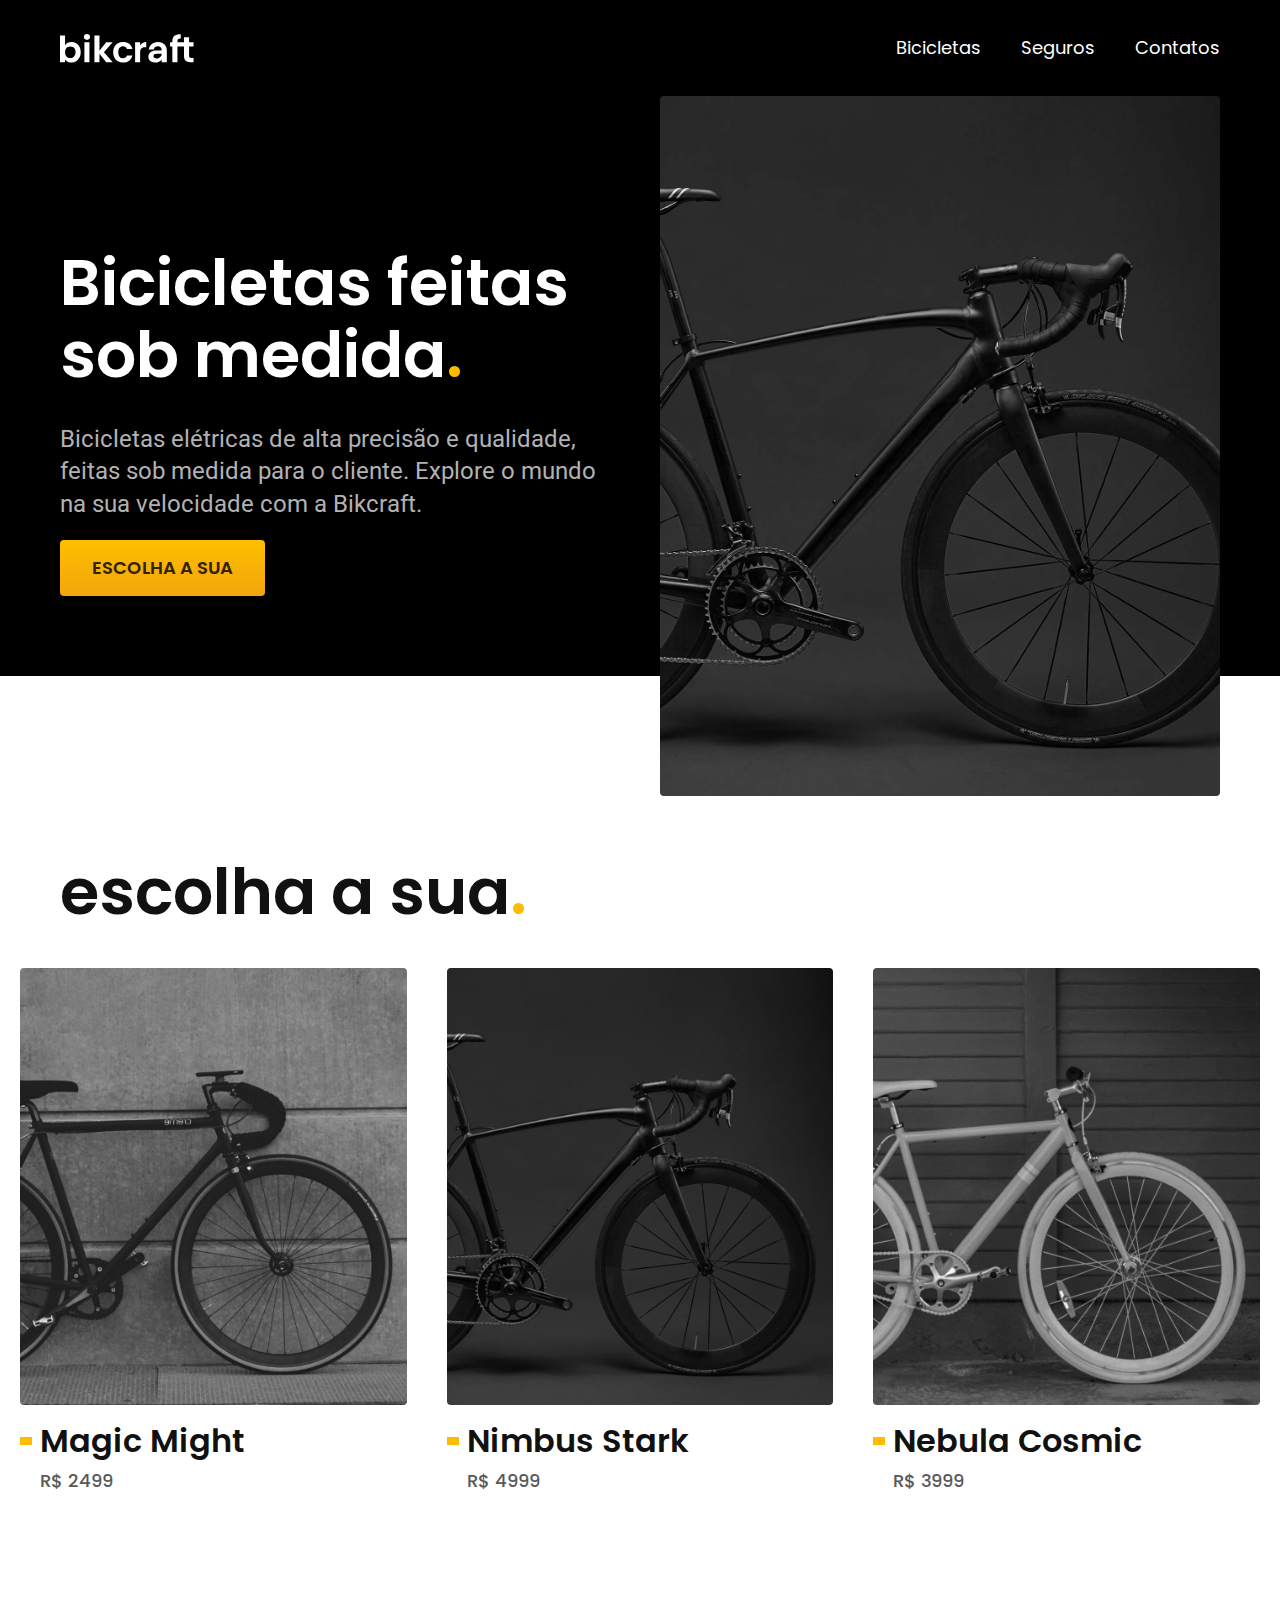
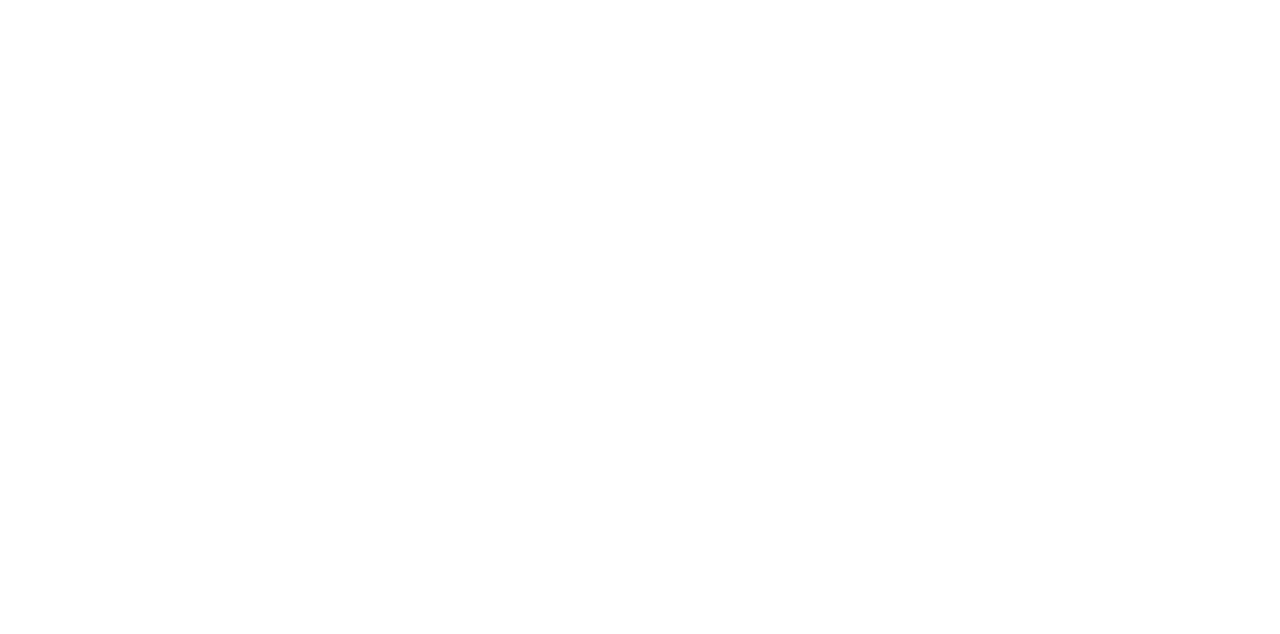
==== index.html @ f37bcf04 "Lista Bicicletas" ====
<!DOCTYPE html>

<!DOCTYPE html>
<html lang="en">
  <head>
    <meta charset="UTF-8" />
    <meta name="viewport" content="width=device-width, initial-scale=1.0" />
    <meta
      name="description"
      content="Bicicletas elétricas de alta precisão e qualidade,  feitas sob medida para o cliente. Explore o mundo na sua velocidade com a Bikcraft."
    />
    <title>Bikcraft - Bicicletas Elétricas</title>

    <link rel="stylesheet" href="./css/styles.css" />

    <link rel="preconnect" href="https://fonts.googleapis.com">
    <link rel="preconnect" href="https://fonts.gstatic.com" crossorigin>
    <link href="https://fonts.googleapis.com/css2?family=Poppins:wght@400;600&family=Roboto:wght@400;500&display=swap" rel="stylesheet">
  </head>
  <body>
    <header class="header-bg">
      <div class="header">
        <a href="./">
          <img src="./img/bikcraft.svg" alt="Bikcraft" />
        </a>

        <nav aria-label="primaria">
          <ul class="header-menu font-1-m cor-0">
            <li><a href="./bicicletas.html">Bicicletas</a></li>
            <li><a href="./seguros.html">Seguros</a></li>
            <li><a href="./contatos.html">Contatos</a></li>
          </ul>
        </nav>
      </div>
    </header>

    <main class="introducao-bg">
      <div class="introducao">
        <div class="introducao-conteudo">
          <h1 class="font-1-xxl cor-0">Bicicletas feitas sob medida<span class="cor-p1">.</span></h1>
          <p class="font-2-l cor-5">Bicicletas elétricas de alta precisão e qualidade,  feitas sob medida para o cliente. Explore o mundo na sua velocidade com a Bikcraft.</p>
          <a class="botao" href="./bicicletas.html">Escolha a sua</a>
        </div>
        <div>
          <img src="./img/fotos/introducao.jpg" alt="Bicicleta elétrica preta">
        </div>
      </div>
    </main>

    <article class="bicicletas-lista">
      <h2 class="font-1-xxl">escolha a sua<span class="cor-p1">.</span></h2>

      <ul>
        <li>
          <a href="./bicicletas/magic.html">
            <img src="./img/bicicletas/magic-home.jpg" alt="Bicicleta preta">
            <h3 class="font-1-xl">Magic Might</h3>
            <span class="font-2-m cor-8">R$ 2499</span>
          </a>
        </li>
        <li>
          <a href="./bicicletas/nimbus.html">
            <img src="./img/bicicletas/nimbus-home.jpg" alt="Bicicleta preta">
            <h3 class="font-1-xl">Nimbus Stark</h3>
            <span class="font-2-m cor-8">R$ 4999</span>
          </a>
        </li>
        <li>
          <a href="./bicicletas/nebula.html">
            <img src="./img/bicicletas/nebula-home.jpg" alt="Bicicleta preta">
            <h3 class="font-1-xl">Nebula Cosmic</h3>
            <span class="font-2-m cor-8">R$ 3999</span>
          </a>
        </li>
      </ul>
    </article>
  </body>
</html>
---- css/styles.css ----
@import "./global/global.css";
@import "./utilidades/tipografia.css";
@import "./utilidades/cores.css";

@import "./global/header.css";

/*Utilidades*/
@import "./utilidades/componentes.css";

/* Home */
@import "./home/introducao.css";

/* Bicicletas */
@import "./bicicletas/bicicletas-lista.css";
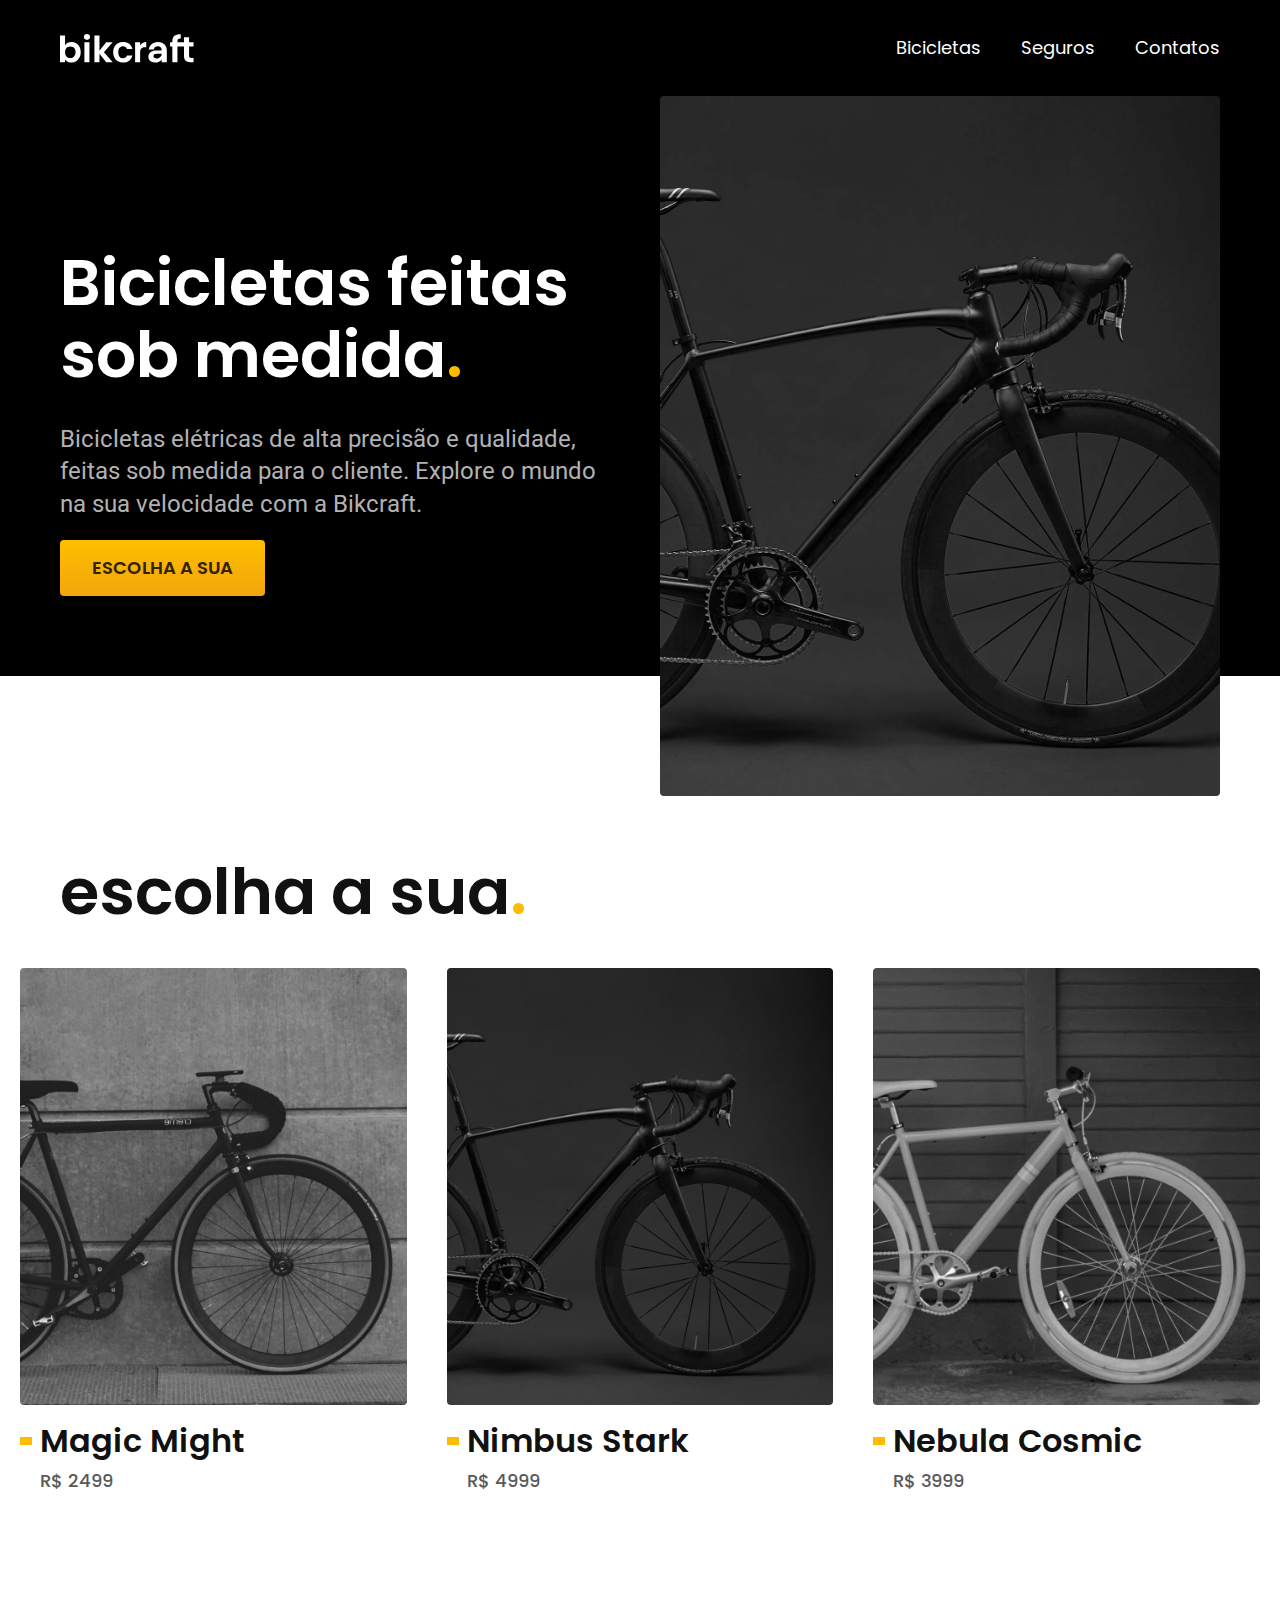
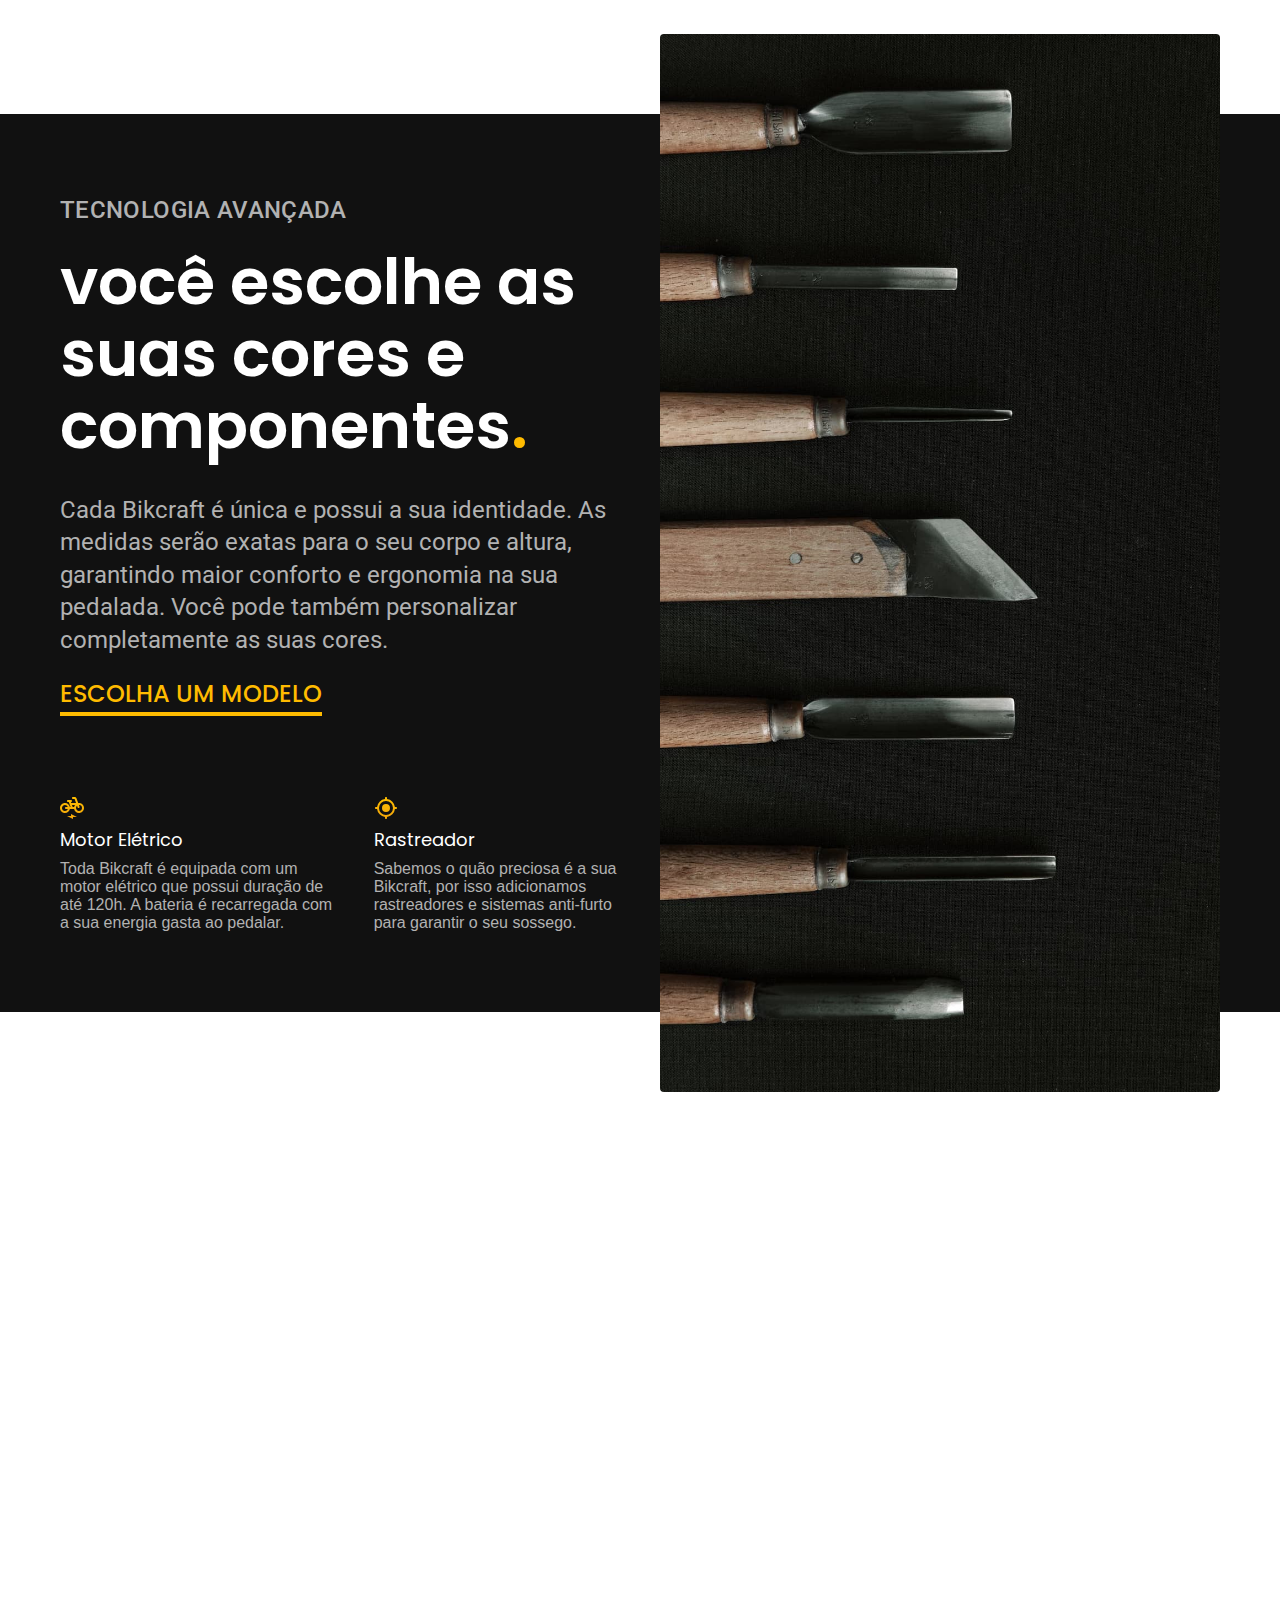
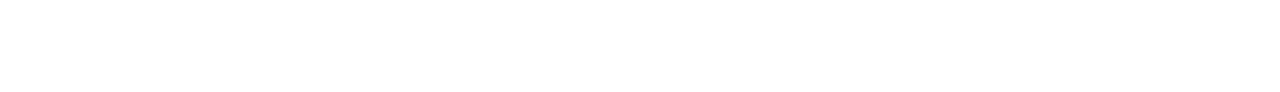
==== commit 0786b2b8: "Implementacao Tecnologia: HTML e CSS" ====
--- a/index.html
+++ b/index.html
@@ -19,7 +19,7 @@
   </head>
   <body>
     <header class="header-bg">
-      <div class="header">
+      <div class="header container">
         <a href="./">
           <img src="./img/bikcraft.svg" alt="Bikcraft" />
         </a>
@@ -35,7 +35,7 @@
     </header>
 
     <main class="introducao-bg">
-      <div class="introducao">
+      <div class="introducao container">
         <div class="introducao-conteudo">
           <h1 class="font-1-xxl cor-0">Bicicletas feitas sob medida<span class="cor-p1">.</span></h1>
           <p class="font-2-l cor-5">Bicicletas elétricas de alta precisão e qualidade,  feitas sob medida para o cliente. Explore o mundo na sua velocidade com a Bikcraft.</p>
@@ -48,7 +48,7 @@
     </main>
 
     <article class="bicicletas-lista">
-      <h2 class="font-1-xxl">escolha a sua<span class="cor-p1">.</span></h2>
+      <h2 class="container font-1-xxl">escolha a sua<span class="cor-p1">.</span></h2>
 
       <ul>
         <li>
@@ -74,5 +74,31 @@
         </li>
       </ul>
     </article>
+
+    <article class="tecnologia-bg">
+      <div class="tecnologia container">
+        <div class="tecnologia-conteudo">
+          <span class="font-2-l-b cor-5">Tecnologia Avançada</span>
+          <h2 class="font-1-xxl cor-0">você escolhe as suas cores e componentes<span class="cor-p1">.</span></h2>
+          <p class="font-2-l cor-5">Cada Bikcraft é única e possui a sua identidade. As medidas serão exatas para o seu corpo e altura, garantindo maior conforto e ergonomia na sua pedalada. Você pode também personalizar completamente as suas cores.</p>
+          <a class="link" href="./bicicletas.html">Escolha um modelo</a>
+          <div class="tecnologias-vantagens">
+            <div>
+              <img src="./img/icones/eletrica.svg" alt="">
+              <h3 class="font-1-m cor-0">Motor Elétrico</h3>
+              <p class="font-2-s cor-5">Toda Bikcraft é equipada com um motor elétrico que possui duração de até 120h. A bateria é recarregada com a sua energia gasta ao pedalar.</p>
+            </div>
+            <div>
+              <img src="./img/icones/rastreador.svg" alt="">
+              <h3 class="font-1-m cor-0">Rastreador</h3>
+              <p class="font-2-s cor-5">Sabemos o quão preciosa é a sua Bikcraft, por isso adicionamos rastreadores e sistemas anti-furto para garantir o seu sossego.</p>
+            </div>
+          </div>
+        </div>
+        <div class="tecnologia-imagem">
+          <img src="./img/fotos/tecnologia.jpg" alt="">
+        </div>
+      </div>
+    </article>
   </body>
 </html>
--- a/css/styles.css
+++ b/css/styles.css
@@ -9,6 +9,7 @@
 
 /* Home */
 @import "./home/introducao.css";
+@import "./home/tecnologia.css";
 
 /* Bicicletas */
 @import "./bicicletas/bicicletas-lista.css";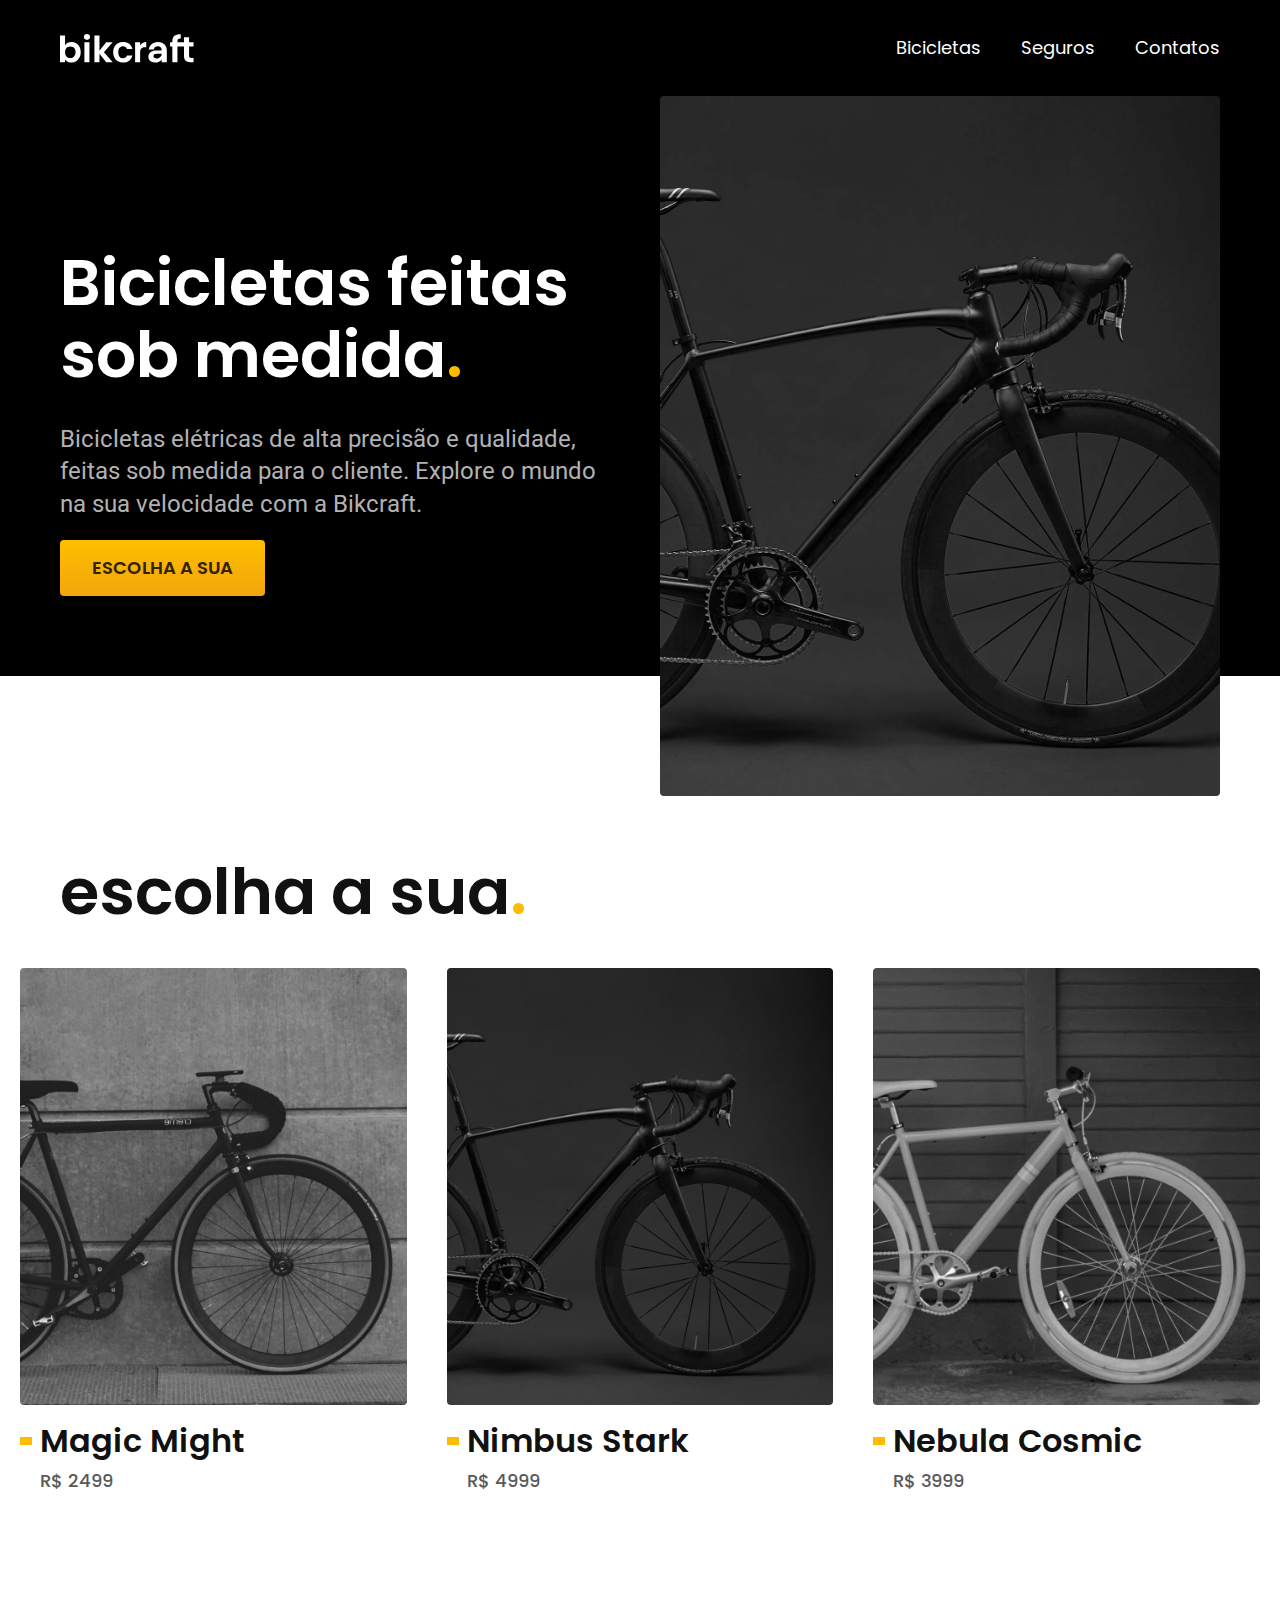
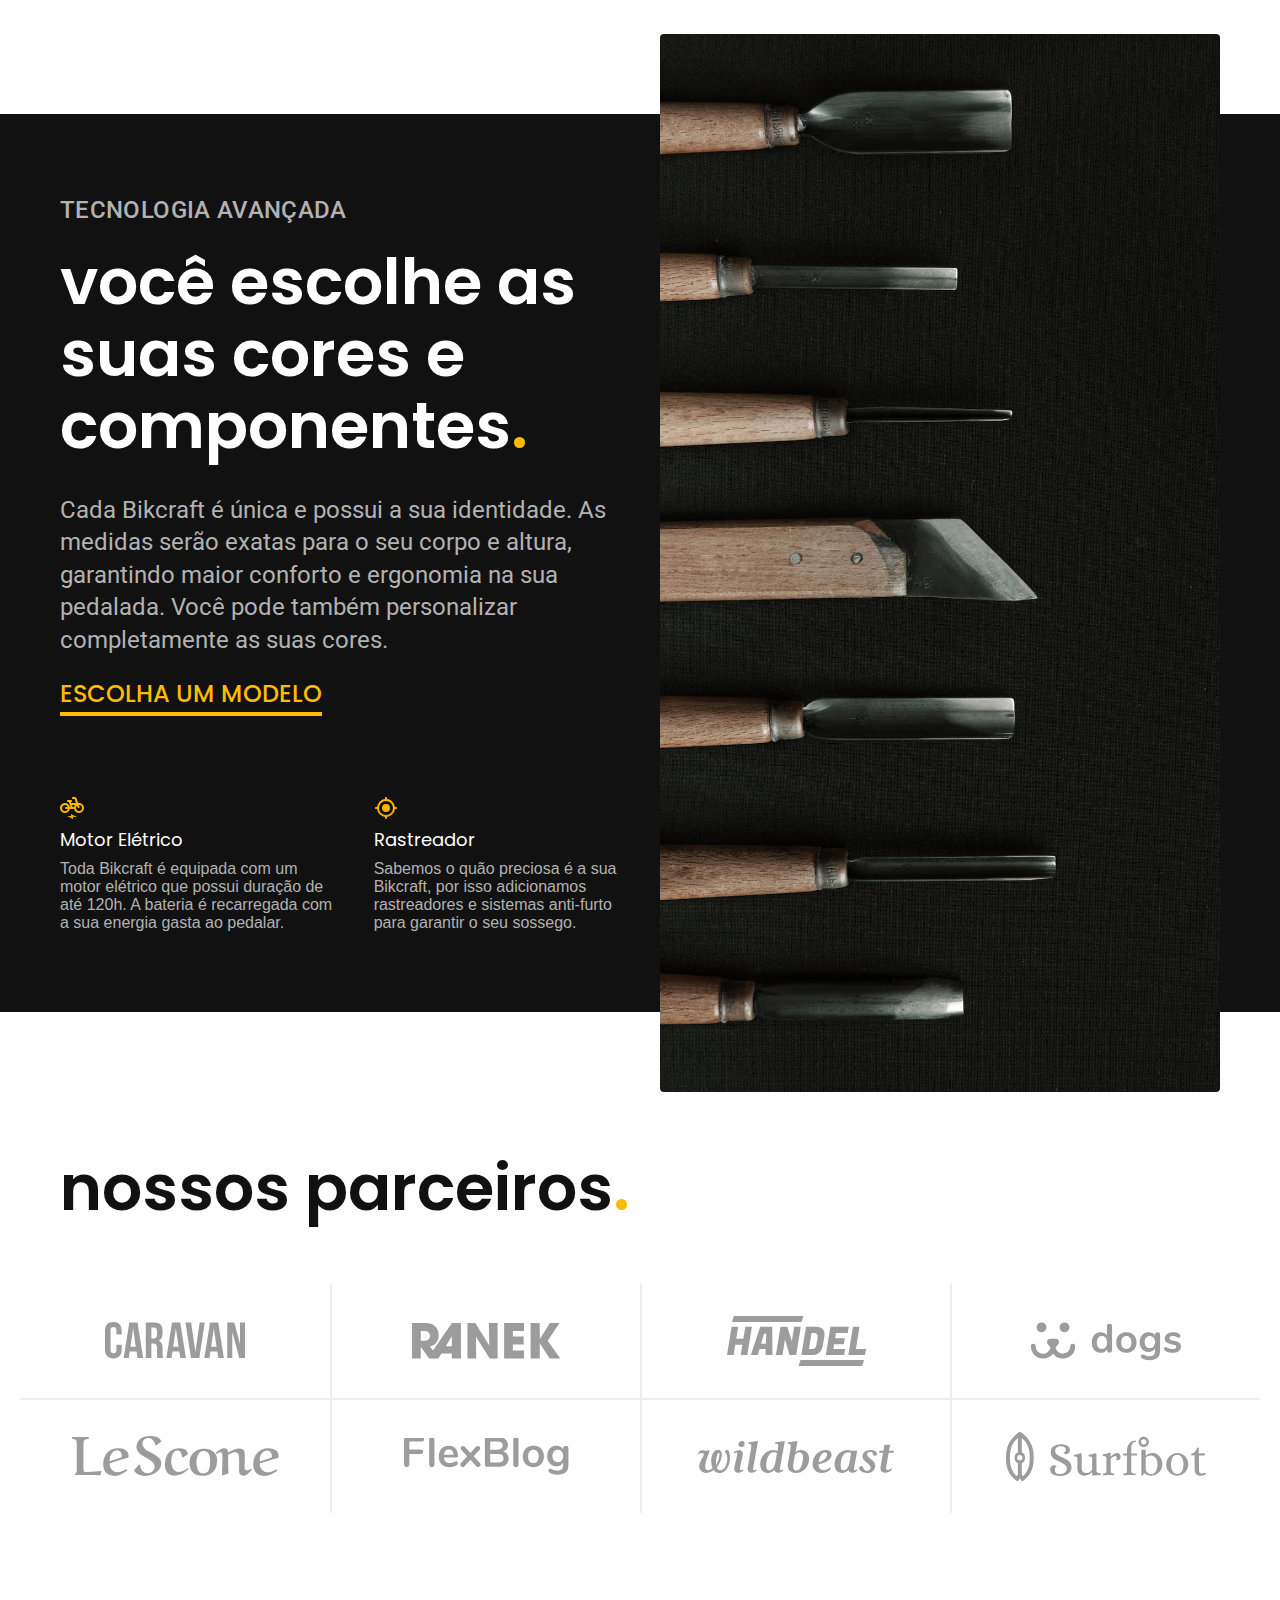
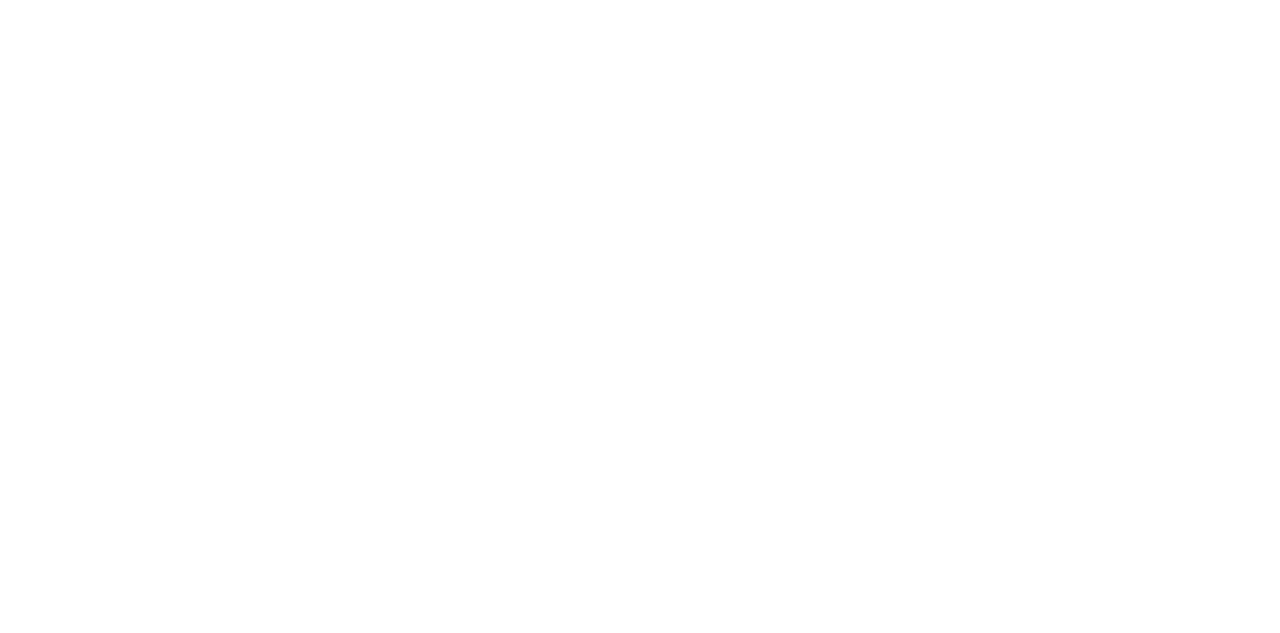
==== commit 14503c09: "Implementacao area Parceiros: HTML e CSS" ====
--- a/index.html
+++ b/index.html
@@ -100,5 +100,20 @@
         </div>
       </div>
     </article>
+
+    <section class="parceiros" aria-label="Nossos Parceiros">
+      <h2 class="container font-1-xxl">nossos parceiros<span class="cor-p1">.</span></h2>
+
+      <ul>
+        <li><img src="./img/parceiros/caravan.svg" alt="caravan"></li>
+        <li><img src="./img/parceiros/ranek.svg" alt="ranek"></li>
+        <li><img src="./img/parceiros/handel.svg" alt="handel"></li>
+        <li><img src="./img/parceiros/dogs.svg" alt="dogs"></li>
+        <li><img src="./img/parceiros/lescone.svg" alt="lescone"></li>
+        <li><img src="./img/parceiros/flexblog.svg" alt="flexblog"></li>
+        <li><img src="./img/parceiros/wildbeast.svg" alt="wildbeast"></li>
+        <li><img src="./img/parceiros/surfbot.svg" alt="surfbot"></li>
+      </ul>
+    </section>
   </body>
 </html>
--- a/css/styles.css
+++ b/css/styles.css
@@ -10,6 +10,7 @@
 /* Home */
 @import "./home/introducao.css";
 @import "./home/tecnologia.css";
+@import "./home/parceiros.css";
 
 /* Bicicletas */
 @import "./bicicletas/bicicletas-lista.css";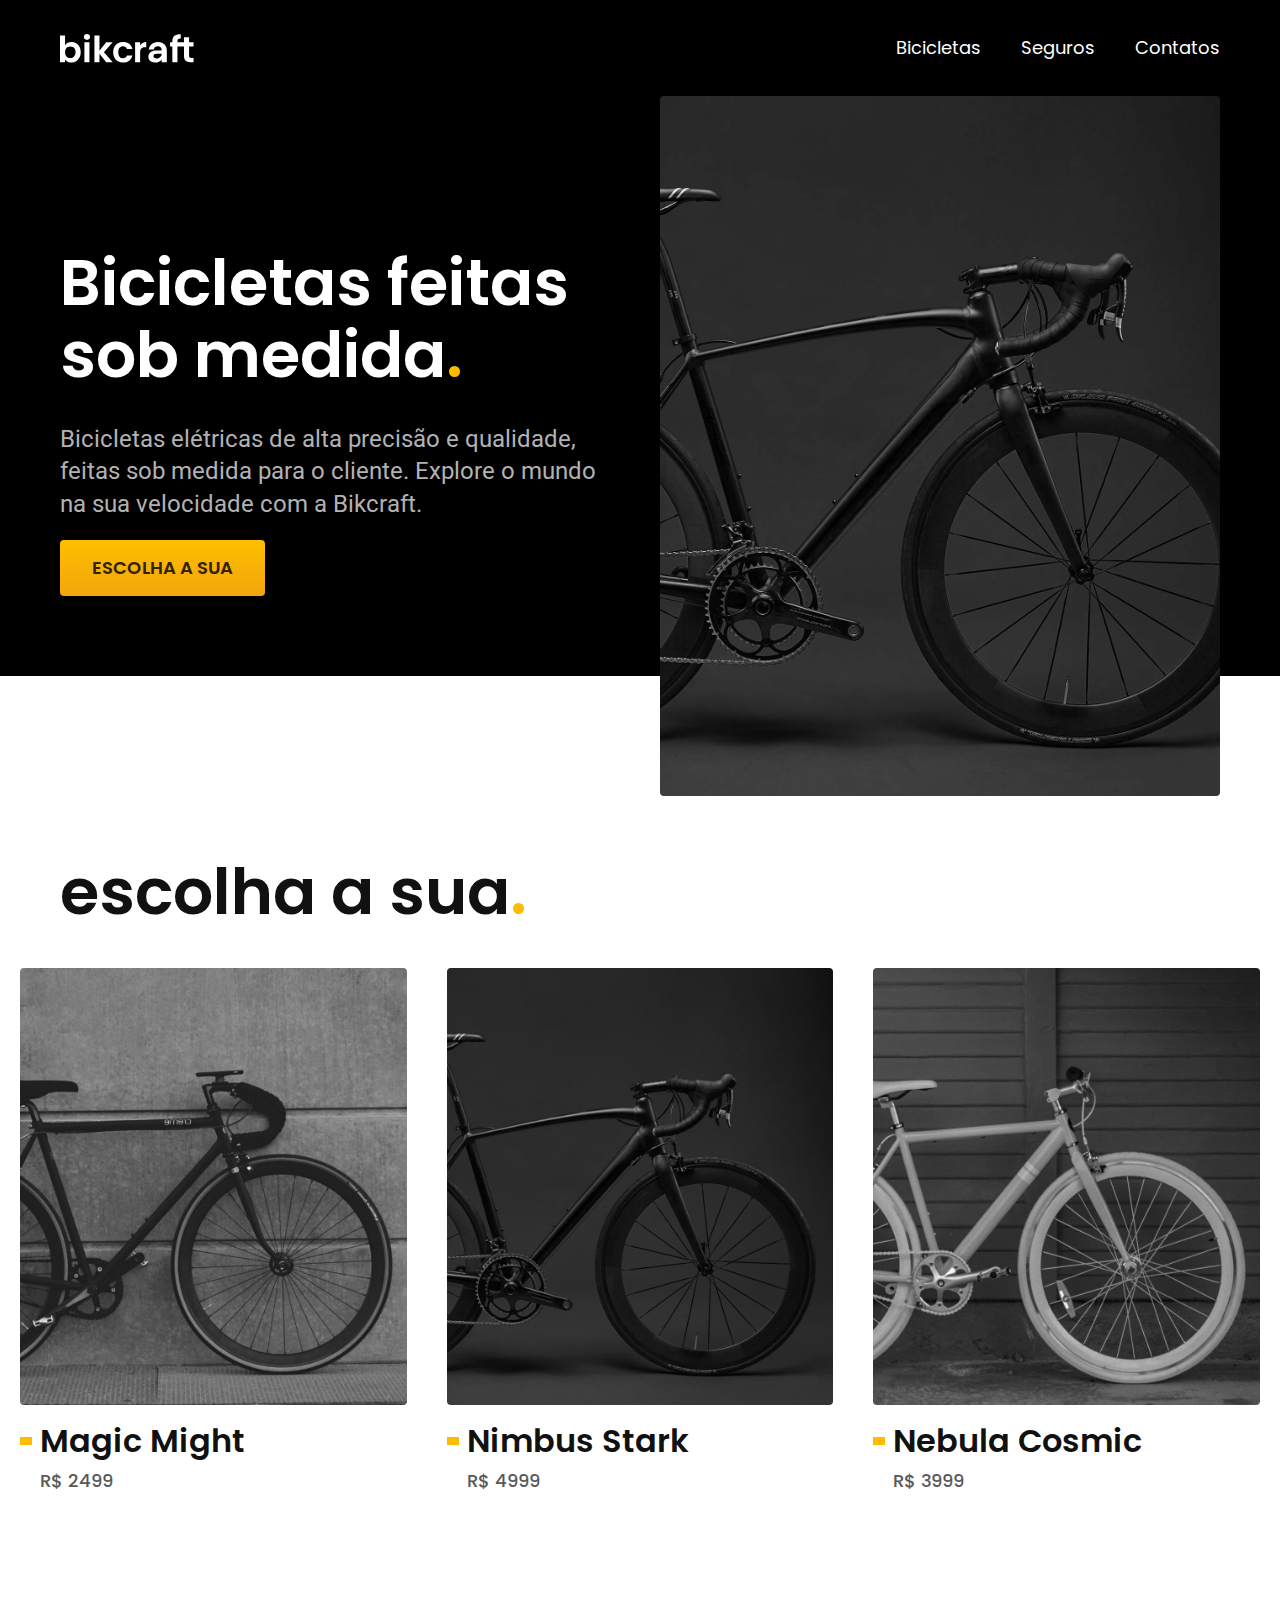
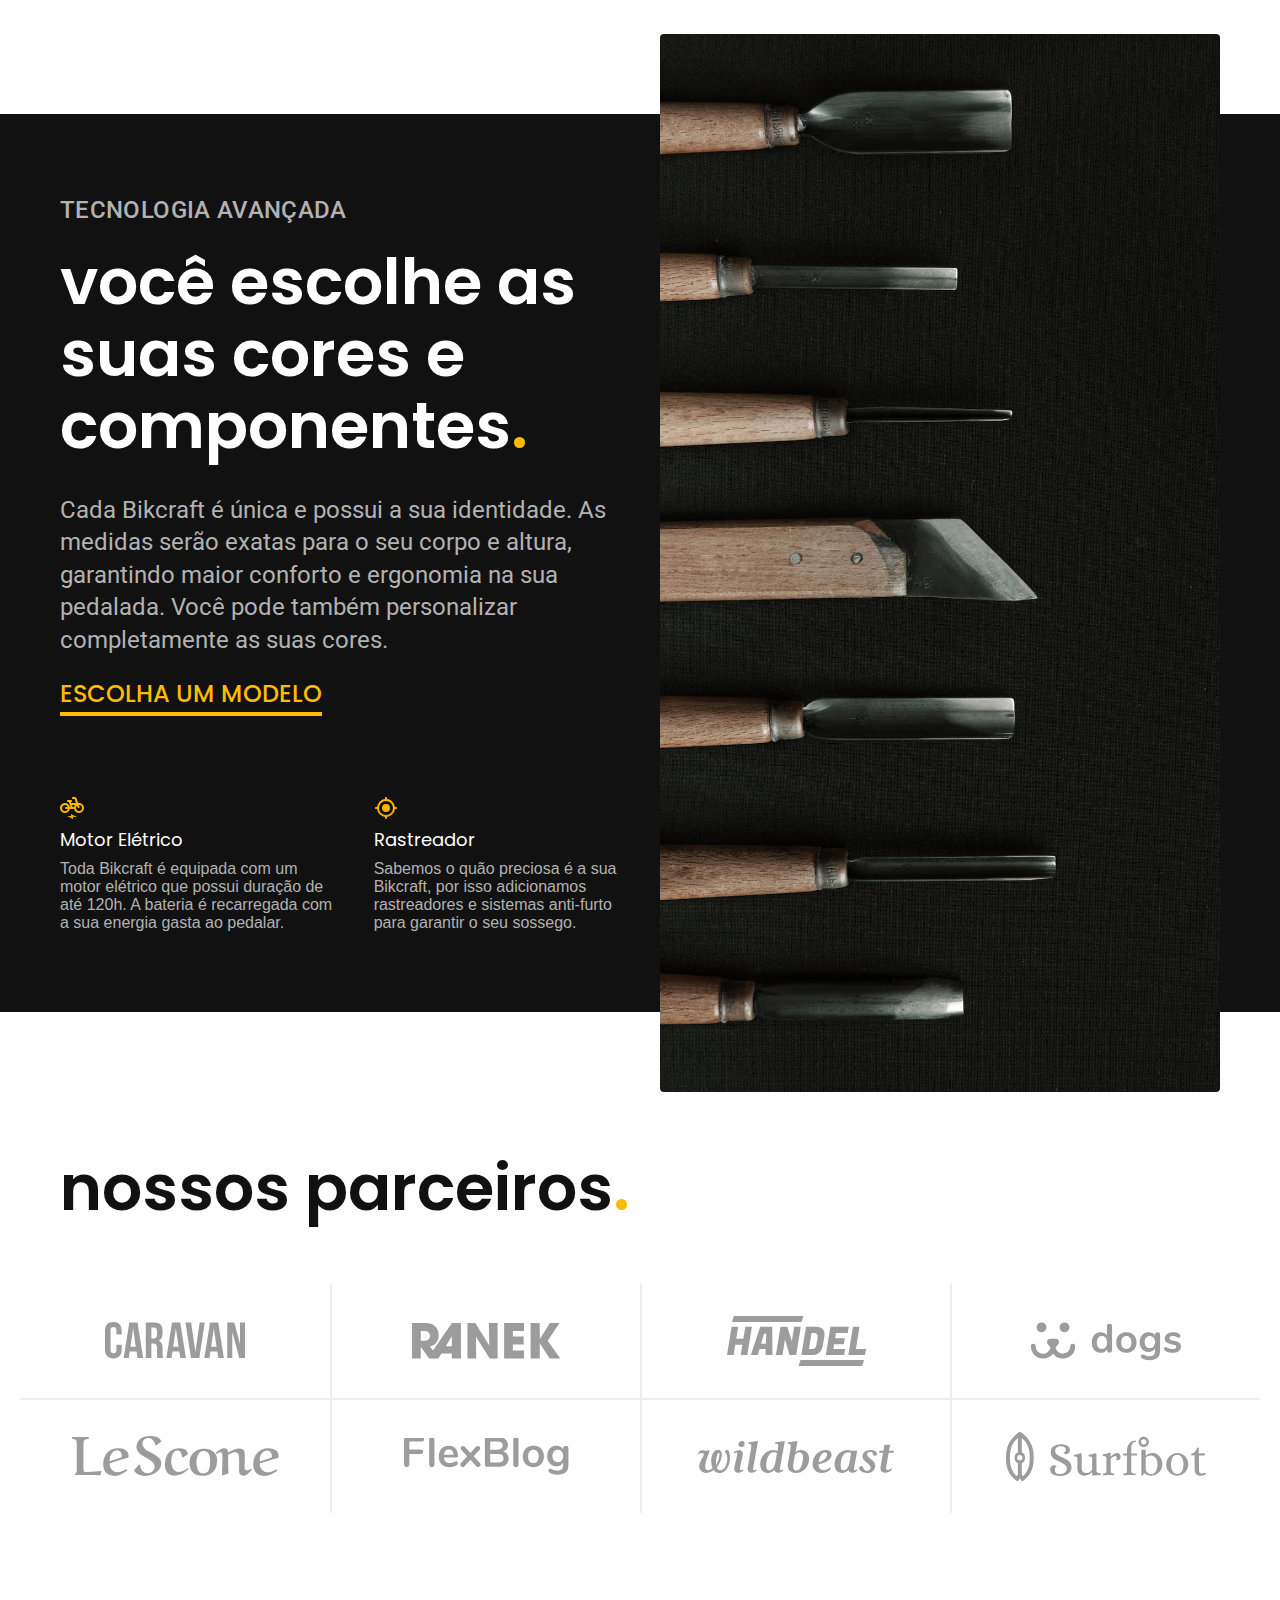
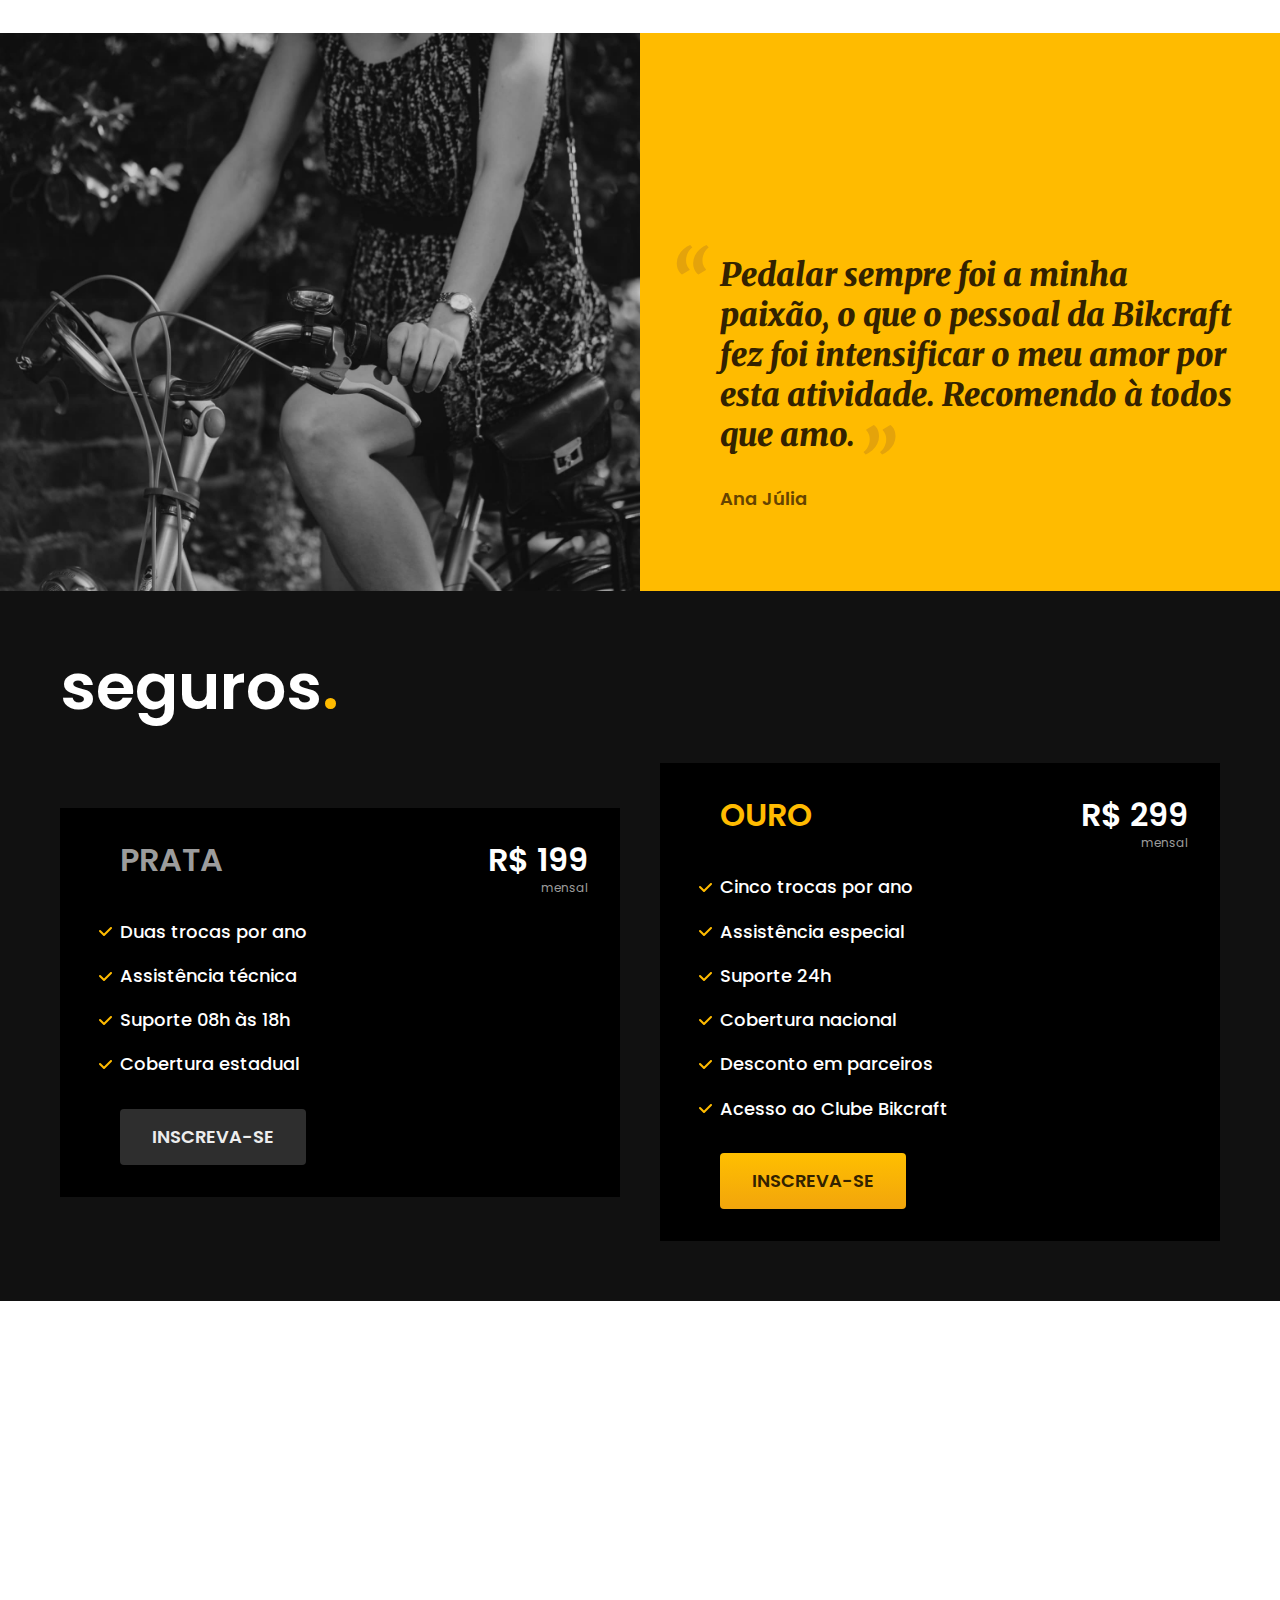
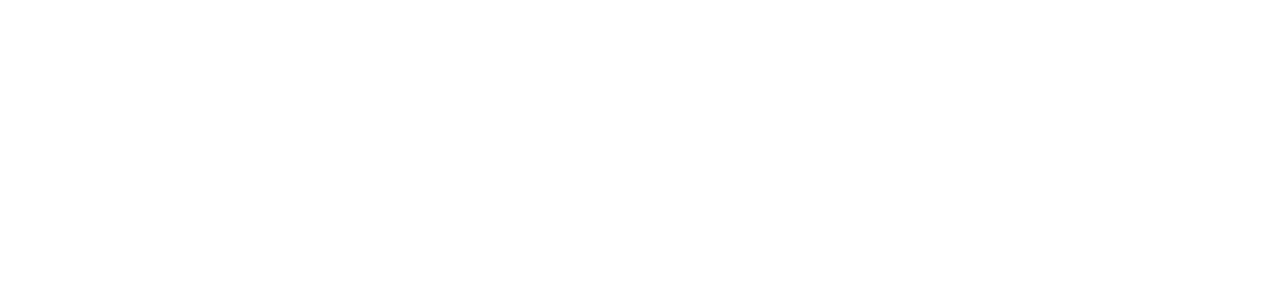
==== commit d9f0b913: "Implementacao Seguros: HTML e CSS" ====
--- a/index.html
+++ b/index.html
@@ -15,7 +15,7 @@
 
     <link rel="preconnect" href="https://fonts.googleapis.com">
     <link rel="preconnect" href="https://fonts.gstatic.com" crossorigin>
-    <link href="https://fonts.googleapis.com/css2?family=Poppins:wght@400;600&family=Roboto:wght@400;500&display=swap" rel="stylesheet">
+    <link href="https://fonts.googleapis.com/css2?family=Merriweather:ital,wght@1,900&family=Poppins:wght@400;600&family=Roboto:wght@400;500&display=swap" rel="stylesheet">
   </head>
   <body>
     <header class="header-bg">
@@ -115,5 +115,48 @@
         <li><img src="./img/parceiros/surfbot.svg" alt="surfbot"></li>
       </ul>
     </section>
+
+    <section class="depoimento" aria-label="Depoimento">
+      <div>
+        <img src="./img/fotos/depoimento.jpg" alt="Pessoa pedalando uma bicicleta Bikcraft">
+      </div>
+      <div class="depoimento-conteudo">
+        <blockquote class="font-1-xl cor-p5">
+          <p>Pedalar sempre foi a minha paixão, o que o pessoal da Bikcraft fez foi intensificar o meu amor por esta atividade. Recomendo à todos que amo.</p>
+        </blockquote>
+        <span class="font-1-m-b cor-p4">Ana Júlia</span>
+      </div>
+    </section>
+
+    <article class="seguros-bg">
+      <div class="seguros container">
+        <h2 class="font-1-xxl cor-0">seguros<span class="cor-p1">.</span></h2>
+        <div class="seguros-item">
+          <h3 class="font-1-xl cor-6">PRATA</h3>
+          <span class="font-1-xl cor-0">R$ 199 <span class="font-1-xs cor-6">mensal</span></span>
+          <ul class="font-2-m cor-0">
+            <li>Duas trocas por ano</li>
+            <li>Assistência técnica</li>
+            <li>Suporte 08h às 18h</li>
+            <li>Cobertura estadual</li>
+          </ul>
+          <a class="botao secundario" href="./orcamento.html">Inscreva-se</a>
+        </div>
+
+        <div class="seguros-item">
+          <h3 class="font-1-xl cor-p1">OURO</h3>
+          <span class="font-1-xl cor-0">R$ 299 <span class="font-1-xs cor-6">mensal</span></span>
+          <ul class="font-2-m cor-0">
+            <li>Cinco trocas por ano</li>
+            <li>Assistência especial</li>
+            <li>Suporte 24h</li>
+            <li>Cobertura nacional</li>
+            <li>Desconto em parceiros</li>
+            <li>Acesso ao Clube Bikcraft</li>
+          </ul>
+          <a class="botao" href="./orcamento.html">Inscreva-se</a>
+        </div>
+      </div>
+    </article>
   </body>
 </html>
--- a/css/styles.css
+++ b/css/styles.css
@@ -11,6 +11,10 @@
 @import "./home/introducao.css";
 @import "./home/tecnologia.css";
 @import "./home/parceiros.css";
+@import "./home/depoimento.css";
 
 /* Bicicletas */
-@import "./bicicletas/bicicletas-lista.css";+@import "./bicicletas/bicicletas-lista.css";
+
+/* Seguros */
+@import "./seguros/seguros.css";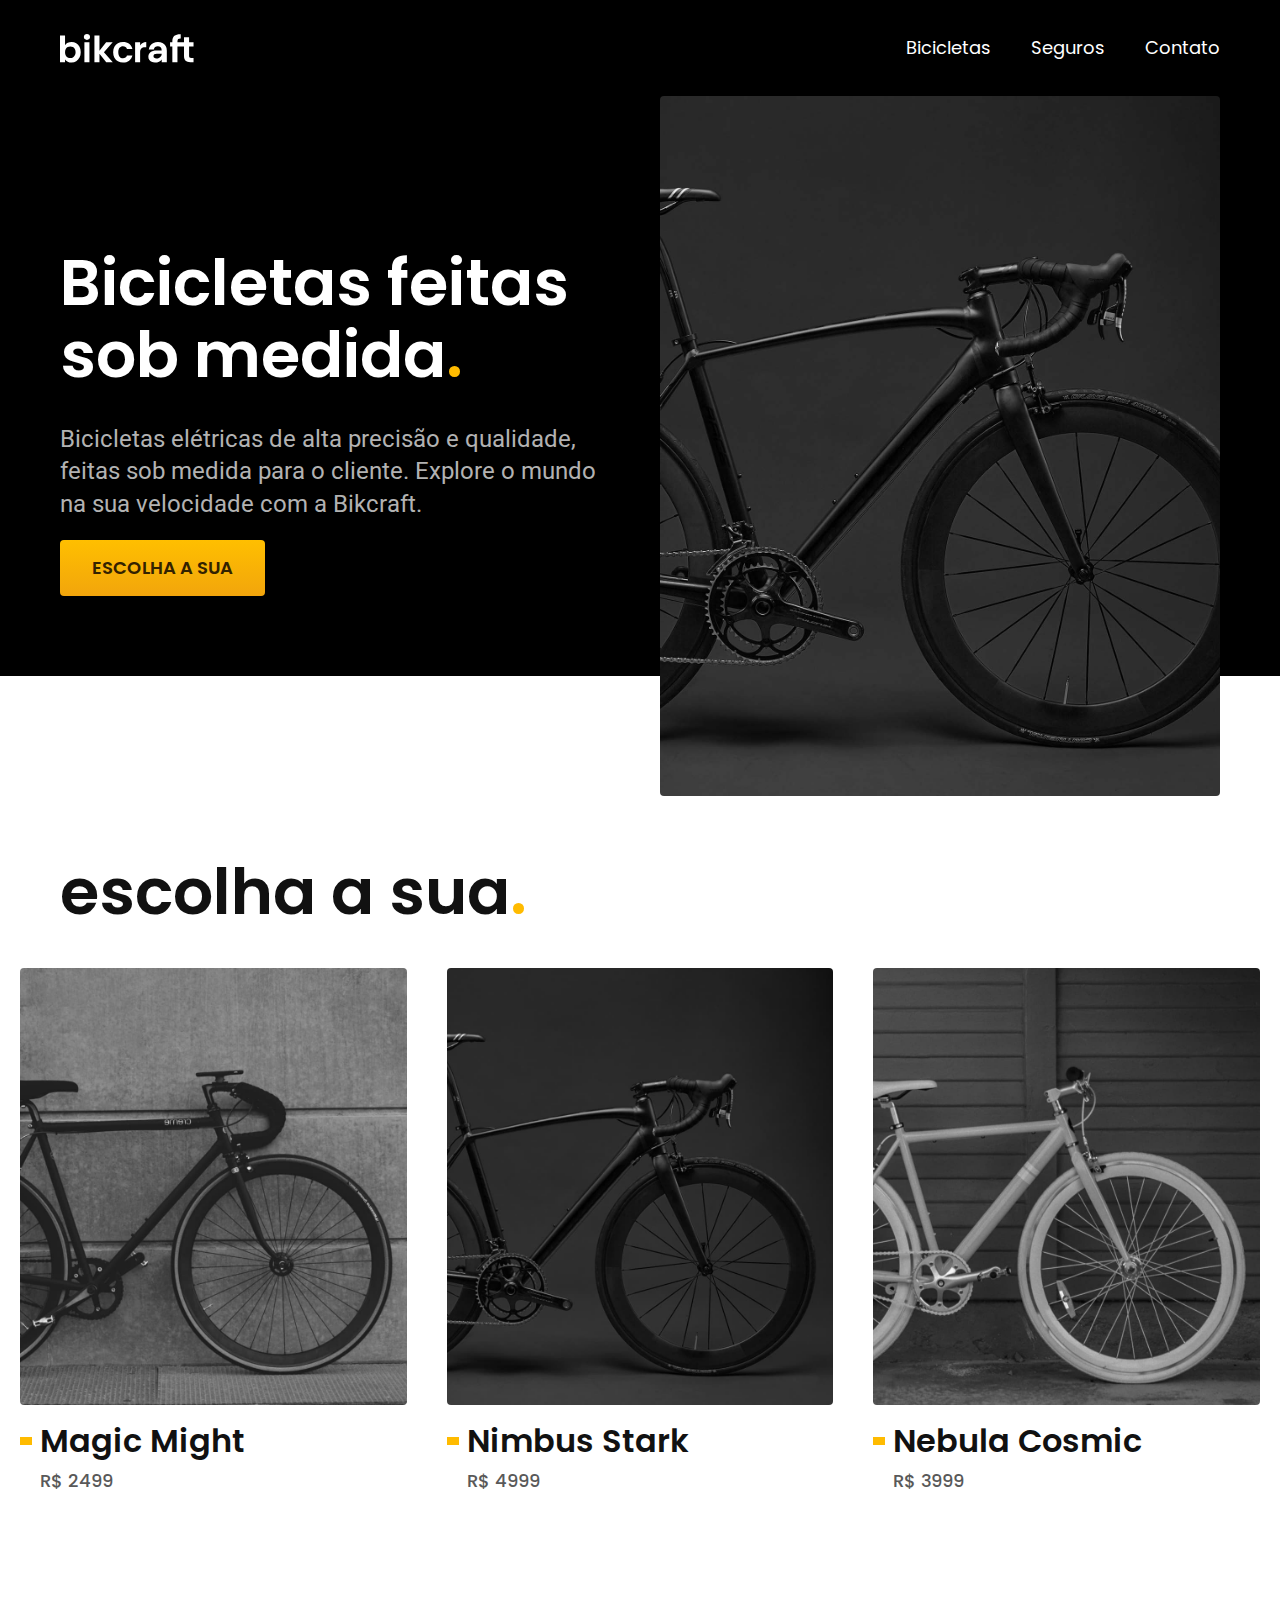
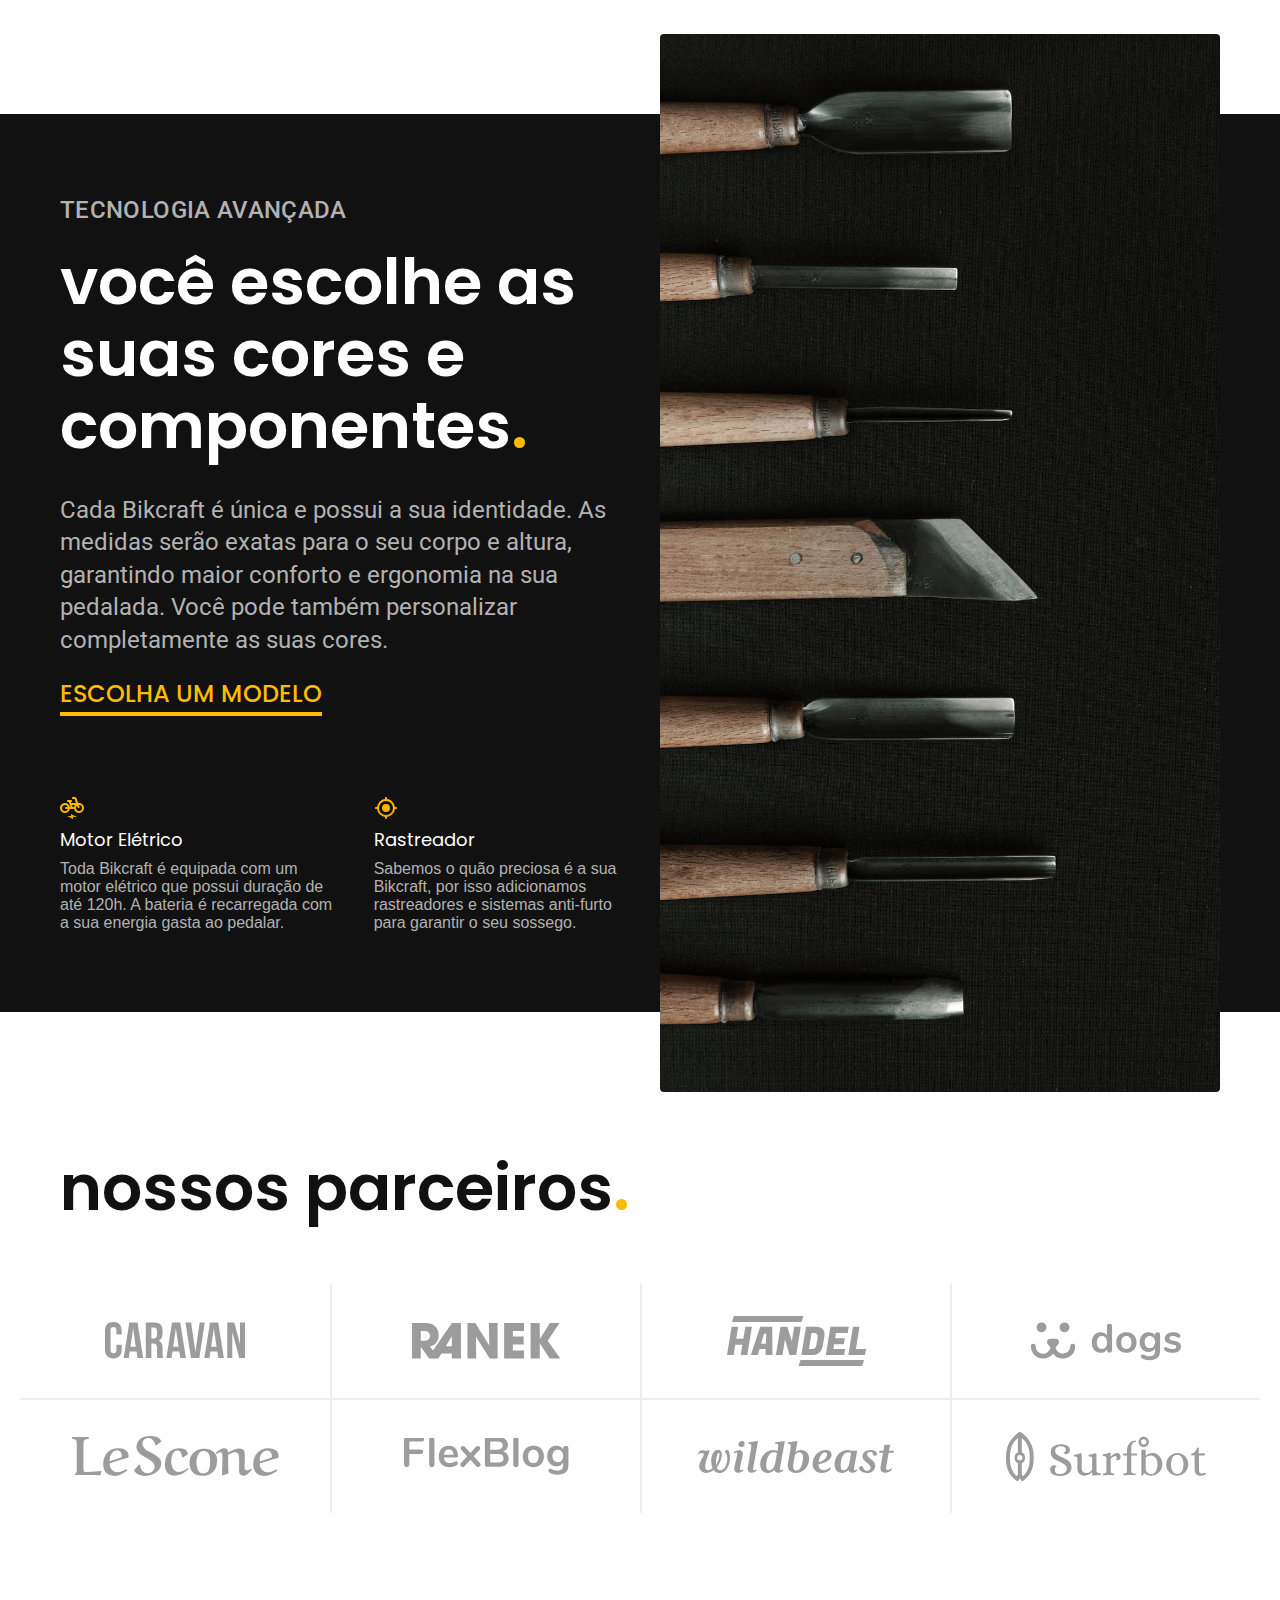
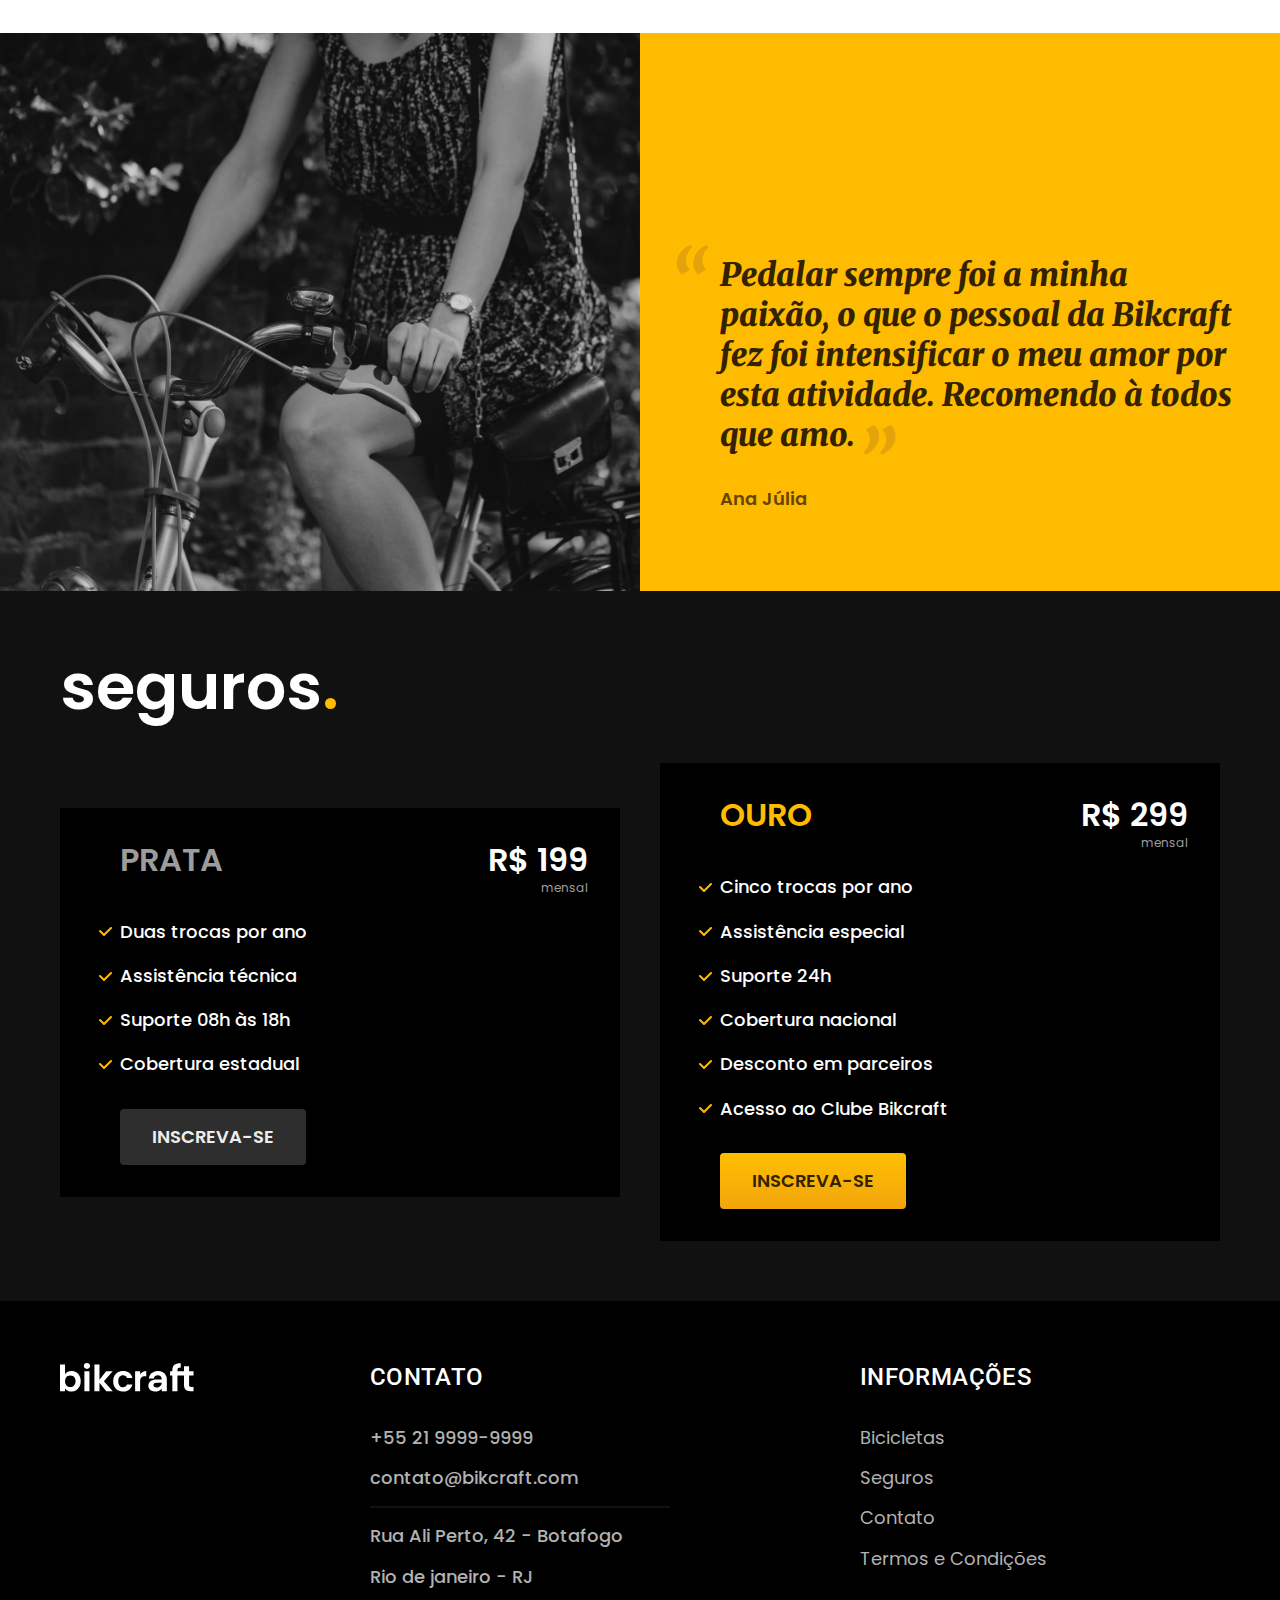
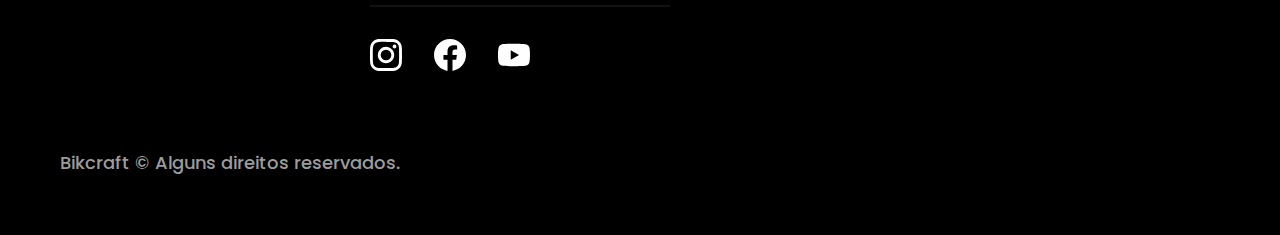
==== commit 18a28ad7: "Implementacao Footer: HTML e CSS" ====
--- a/index.html
+++ b/index.html
@@ -28,7 +28,7 @@
           <ul class="header-menu font-1-m cor-0">
             <li><a href="./bicicletas.html">Bicicletas</a></li>
             <li><a href="./seguros.html">Seguros</a></li>
-            <li><a href="./contatos.html">Contatos</a></li>
+            <li><a href="./contato.html">Contato</a></li>
           </ul>
         </nav>
       </div>
@@ -158,5 +158,43 @@
         </div>
       </div>
     </article>
+
+    <footer class="footer-bg">
+      <div class="footer container">
+        <img src="./img/bikcraft.svg" alt="Bikcraft">
+        <div class="footer-contato">
+          <h3 class="font-2-l-b cor-0">Contato</h3>
+          <ul class="font-2-m cor-5">
+            <li><a href="tel:+552199999999">+55 21 9999-9999</a></li>
+            <li><a href="mailto:contato@bikcraft.com">contato@bikcraft.com</a></li>
+            <li>Rua Ali Perto, 42 - Botafogo</li>
+            <li>Rio de janeiro - RJ</li>
+          </ul>
+          <div class="footer-redes">
+            <a href="./">
+              <img src="./img/redes/instagram.svg" alt="Instagram">
+            </a>
+            <a href="./">
+              <img src="./img/redes/facebook.svg" alt="Facebook">
+            </a>
+            <a href="./">
+              <img src="./img/redes/youtube.svg" alt="Youtube">
+            </a>
+          </div>
+        </div>
+        <div class="footer-informacoes">
+          <h3 class="font-2-l-b cor-0">Informações</h3>
+          <nav>
+            <ul class="font-1-m cor-5">
+              <li><a href="./bicicletas.html">Bicicletas</a></li>
+              <li><a href="./seguros.html">Seguros</a></li>
+              <li><a href="./contato.html">Contato</a></li>
+              <li><a href="./termos.html">Termos e Condições</a></li>
+            </ul>
+          </nav>
+        </div>
+        <p class="footer-copy font-2-m cor-6">Bikcraft © Alguns direitos reservados.</p>
+      </div>
+    </footer>
   </body>
 </html>
--- a/css/styles.css
+++ b/css/styles.css
@@ -3,6 +3,7 @@
 @import "./utilidades/cores.css";
 
 @import "./global/header.css";
+@import "./global/footer.css";
 
 /*Utilidades*/
 @import "./utilidades/componentes.css";
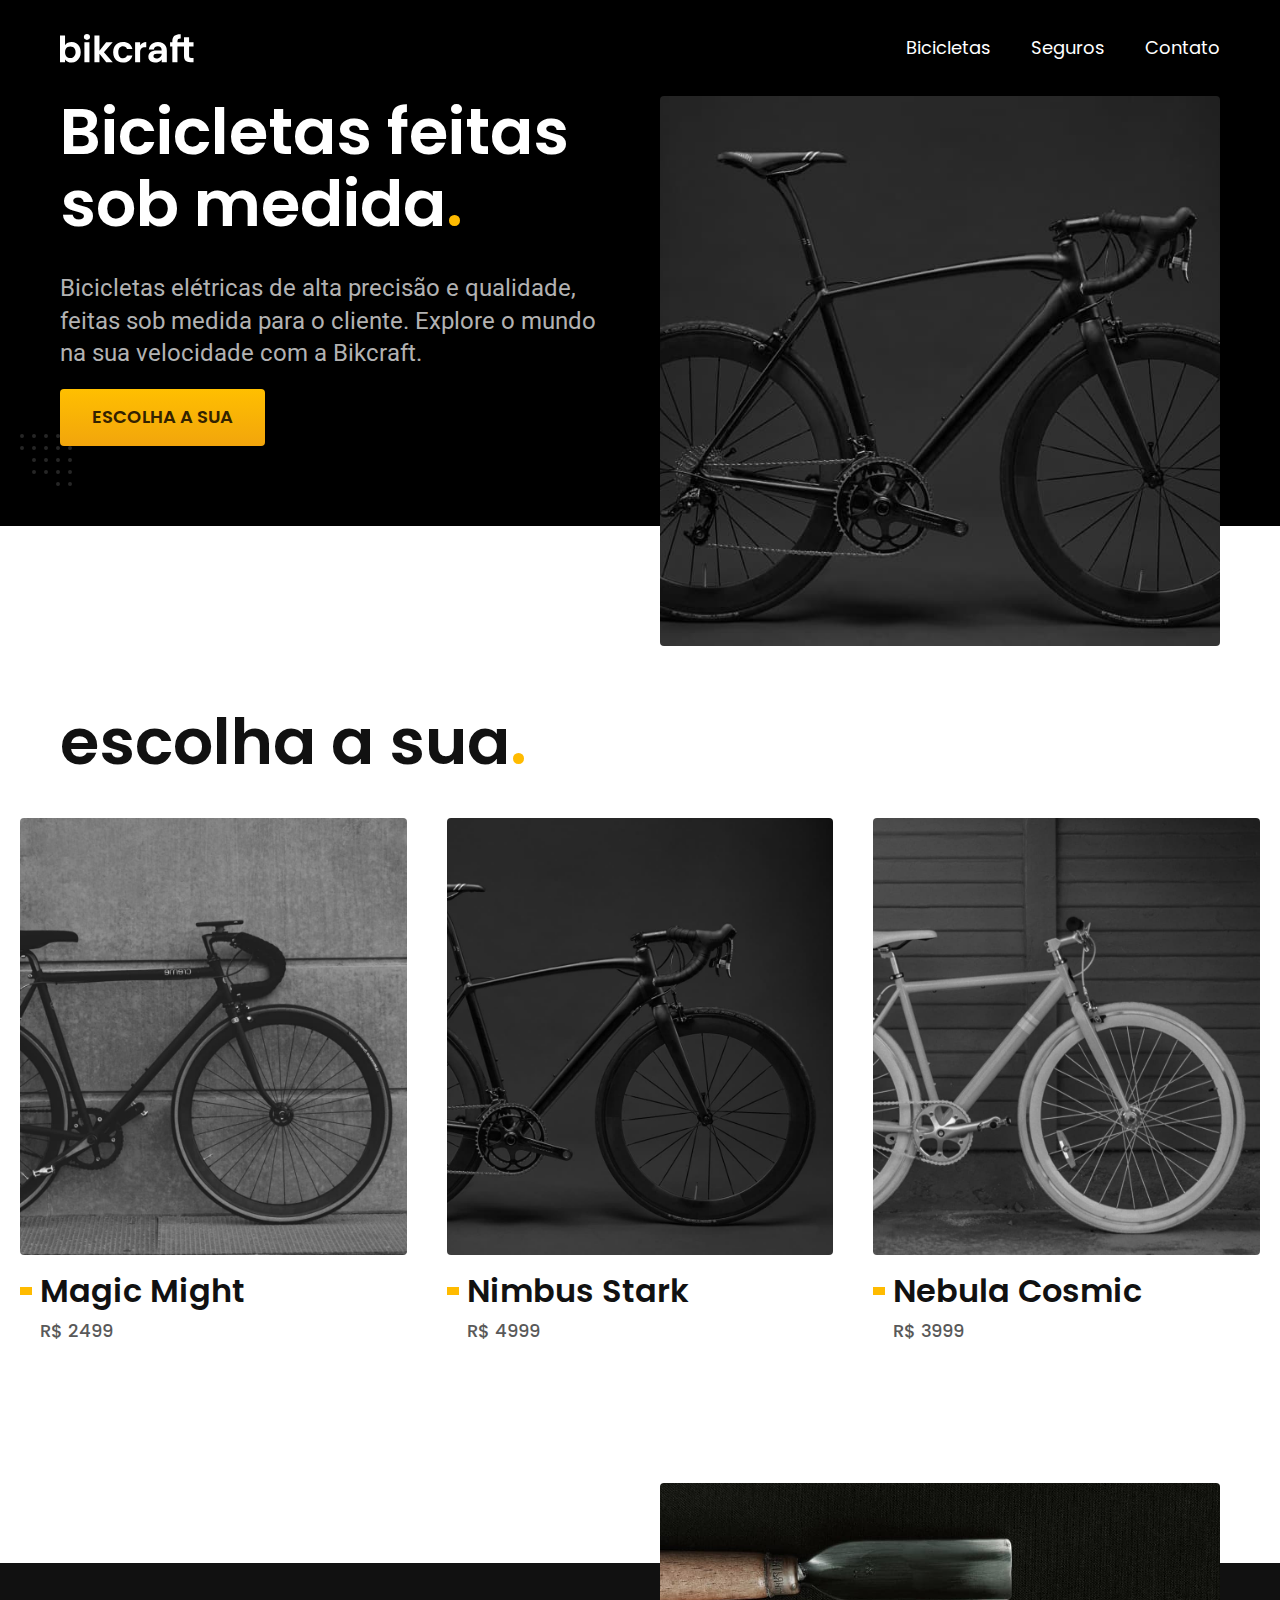
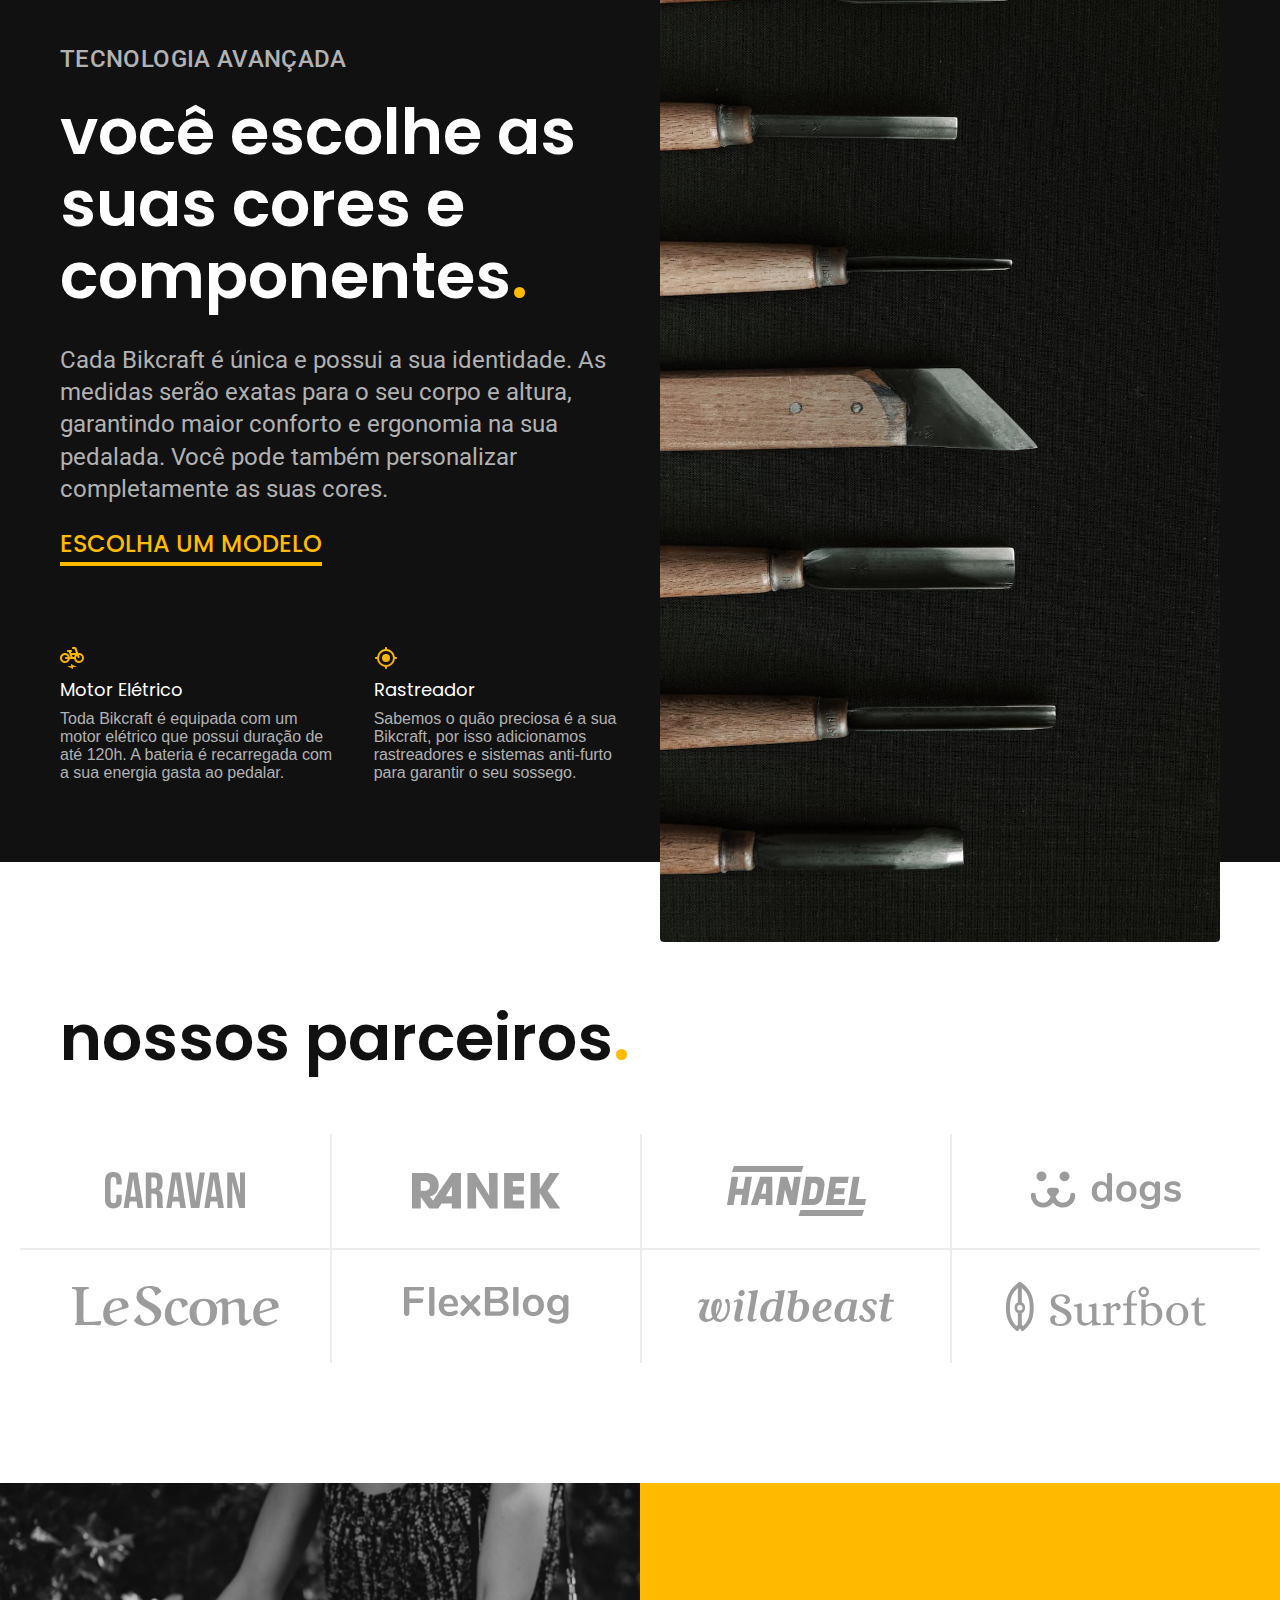
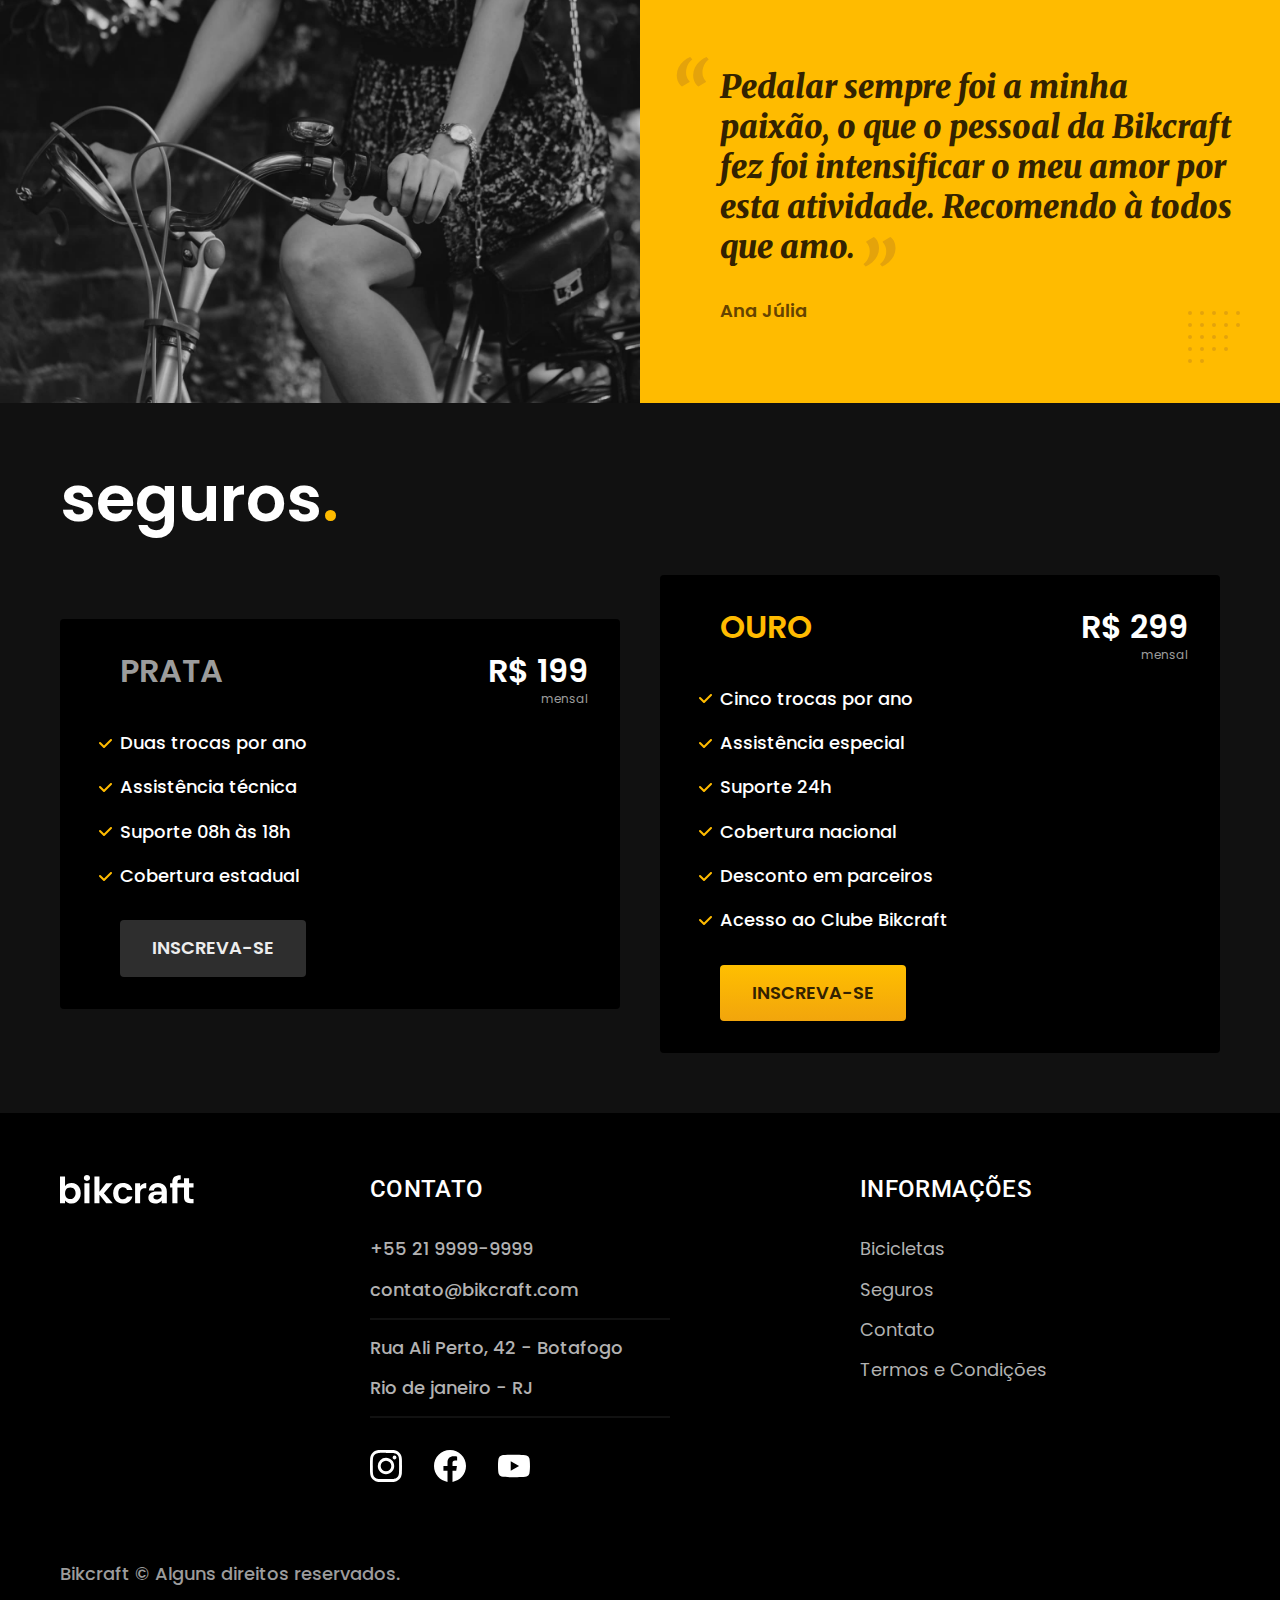
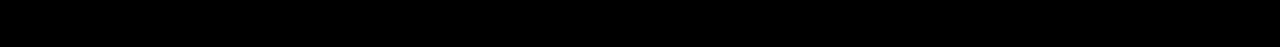
==== commit 86d0bb62: "Otimizacoes: HTML e CSS" ====
--- a/index.html
+++ b/index.html
@@ -11,17 +11,19 @@
     />
     <title>Bikcraft - Bicicletas Elétricas</title>
 
+    <link rel="preload" href="./css/styles.css" as="style" />
     <link rel="stylesheet" href="./css/styles.css" />
 
-    <link rel="preconnect" href="https://fonts.googleapis.com">
-    <link rel="preconnect" href="https://fonts.gstatic.com" crossorigin>
-    <link href="https://fonts.googleapis.com/css2?family=Merriweather:ital,wght@1,900&family=Poppins:wght@400;600&family=Roboto:wght@400;500&display=swap" rel="stylesheet">
+    <link
+      href="https://fonts.googleapis.com/css2?family=Merriweather:ital,wght@1,900&family=Poppins:wght@400;600&family=Roboto:wght@400;500&display=swap"
+      rel="stylesheet"
+    />
   </head>
   <body>
     <header class="header-bg">
       <div class="header container">
         <a href="./">
-          <img src="./img/bikcraft.svg" alt="Bikcraft" />
+          <img src="./img/bikcraft.svg" width="136" height="32" alt="Bikcraft" />
         </a>
 
         <nav aria-label="primaria">
@@ -37,37 +39,48 @@
     <main class="introducao-bg">
       <div class="introducao container">
         <div class="introducao-conteudo">
-          <h1 class="font-1-xxl cor-0">Bicicletas feitas sob medida<span class="cor-p1">.</span></h1>
-          <p class="font-2-l cor-5">Bicicletas elétricas de alta precisão e qualidade,  feitas sob medida para o cliente. Explore o mundo na sua velocidade com a Bikcraft.</p>
+          <h1 class="font-1-xxl cor-0">
+            Bicicletas feitas sob medida<span class="cor-p1">.</span>
+          </h1>
+          <p class="font-2-l cor-5">
+            Bicicletas elétricas de alta precisão e qualidade, feitas sob medida
+            para o cliente. Explore o mundo na sua velocidade com a Bikcraft.
+          </p>
           <a class="botao" href="./bicicletas.html">Escolha a sua</a>
         </div>
-        <div>
-          <img src="./img/fotos/introducao.jpg" alt="Bicicleta elétrica preta">
-        </div>
+        <picture>
+          <source media="(min-width: 800px)" srcset="./img/bicicletas/nimbus.jpg">
+          <img
+            src="./img/fotos/introducao.jpg" width="1280" height="1600"
+            alt="Bicicleta elétrica preta"
+          />
+        </picture>
       </div>
     </main>
 
     <article class="bicicletas-lista">
-      <h2 class="container font-1-xxl">escolha a sua<span class="cor-p1">.</span></h2>
+      <h2 class="container font-1-xxl">
+        escolha a sua<span class="cor-p1">.</span>
+      </h2>
 
       <ul>
         <li>
           <a href="./bicicletas/magic.html">
-            <img src="./img/bicicletas/magic-home.jpg" alt="Bicicleta preta">
+            <img src="./img/bicicletas/magic-home.jpg" width="920" height="1040" alt="Bicicleta preta" />
             <h3 class="font-1-xl">Magic Might</h3>
             <span class="font-2-m cor-8">R$ 2499</span>
           </a>
         </li>
         <li>
           <a href="./bicicletas/nimbus.html">
-            <img src="./img/bicicletas/nimbus-home.jpg" alt="Bicicleta preta">
+            <img src="./img/bicicletas/nimbus-home.jpg" width="920" height="1040" alt="Bicicleta preta" />
             <h3 class="font-1-xl">Nimbus Stark</h3>
             <span class="font-2-m cor-8">R$ 4999</span>
           </a>
         </li>
         <li>
           <a href="./bicicletas/nebula.html">
-            <img src="./img/bicicletas/nebula-home.jpg" alt="Bicicleta preta">
+            <img src="./img/bicicletas/nebula-home.jpg" width="920" height="1040" alt="Bicicleta preta" />
             <h3 class="font-1-xl">Nebula Cosmic</h3>
             <span class="font-2-m cor-8">R$ 3999</span>
           </a>
@@ -79,50 +92,75 @@
       <div class="tecnologia container">
         <div class="tecnologia-conteudo">
           <span class="font-2-l-b cor-5">Tecnologia Avançada</span>
-          <h2 class="font-1-xxl cor-0">você escolhe as suas cores e componentes<span class="cor-p1">.</span></h2>
-          <p class="font-2-l cor-5">Cada Bikcraft é única e possui a sua identidade. As medidas serão exatas para o seu corpo e altura, garantindo maior conforto e ergonomia na sua pedalada. Você pode também personalizar completamente as suas cores.</p>
+          <h2 class="font-1-xxl cor-0">
+            você escolhe as suas cores e componentes<span class="cor-p1"
+              >.</span
+            >
+          </h2>
+          <p class="font-2-l cor-5">
+            Cada Bikcraft é única e possui a sua identidade. As medidas serão
+            exatas para o seu corpo e altura, garantindo maior conforto e
+            ergonomia na sua pedalada. Você pode também personalizar
+            completamente as suas cores.
+          </p>
           <a class="link" href="./bicicletas.html">Escolha um modelo</a>
           <div class="tecnologias-vantagens">
             <div>
-              <img src="./img/icones/eletrica.svg" alt="">
+              <img src="./img/icones/eletrica.svg" width="24" height="24" alt="" />
               <h3 class="font-1-m cor-0">Motor Elétrico</h3>
-              <p class="font-2-s cor-5">Toda Bikcraft é equipada com um motor elétrico que possui duração de até 120h. A bateria é recarregada com a sua energia gasta ao pedalar.</p>
+              <p class="font-2-s cor-5">
+                Toda Bikcraft é equipada com um motor elétrico que possui
+                duração de até 120h. A bateria é recarregada com a sua energia
+                gasta ao pedalar.
+              </p>
             </div>
             <div>
-              <img src="./img/icones/rastreador.svg" alt="">
+              <img src="./img/icones/rastreador.svg" width="24" height="24" alt="" />
               <h3 class="font-1-m cor-0">Rastreador</h3>
-              <p class="font-2-s cor-5">Sabemos o quão preciosa é a sua Bikcraft, por isso adicionamos rastreadores e sistemas anti-furto para garantir o seu sossego.</p>
+              <p class="font-2-s cor-5">
+                Sabemos o quão preciosa é a sua Bikcraft, por isso adicionamos
+                rastreadores e sistemas anti-furto para garantir o seu sossego.
+              </p>
             </div>
           </div>
         </div>
         <div class="tecnologia-imagem">
-          <img src="./img/fotos/tecnologia.jpg" alt="">
+          <img src="./img/fotos/tecnologia.jpg" width="1200" height="1920" alt="" />
         </div>
       </div>
     </article>
 
     <section class="parceiros" aria-label="Nossos Parceiros">
-      <h2 class="container font-1-xxl">nossos parceiros<span class="cor-p1">.</span></h2>
+      <h2 class="container font-1-xxl">
+        nossos parceiros<span class="cor-p1">.</span>
+      </h2>
 
       <ul>
-        <li><img src="./img/parceiros/caravan.svg" alt="caravan"></li>
-        <li><img src="./img/parceiros/ranek.svg" alt="ranek"></li>
-        <li><img src="./img/parceiros/handel.svg" alt="handel"></li>
-        <li><img src="./img/parceiros/dogs.svg" alt="dogs"></li>
-        <li><img src="./img/parceiros/lescone.svg" alt="lescone"></li>
-        <li><img src="./img/parceiros/flexblog.svg" alt="flexblog"></li>
-        <li><img src="./img/parceiros/wildbeast.svg" alt="wildbeast"></li>
-        <li><img src="./img/parceiros/surfbot.svg" alt="surfbot"></li>
+        <li><img src="./img/parceiros/caravan.svg" width="140" height="38" alt="caravan" /></li>
+        <li><img src="./img/parceiros/ranek.svg" width="149" height="36" alt="ranek" /></li>
+        <li><img src="./img/parceiros/handel.svg" width="139" height="50" alt="handel" /></li>
+        <li><img src="./img/parceiros/dogs.svg" width="152" height="39" alt="dogs" /></li>
+        <li><img src="./img/parceiros/lescone.svg" width="208" height="41" alt="lescone" /></li>
+        <li><img src="./img/parceiros/flexblog.svg" width="165" height="38" alt="flexblog" /></li>
+        <li><img src="./img/parceiros/wildbeast.svg" width="196" height="34" alt="wildbeast" /></li>
+        <li><img src="./img/parceiros/surfbot.svg" width="200" height="49" alt="surfbot" /></li>
       </ul>
     </section>
 
     <section class="depoimento" aria-label="Depoimento">
       <div>
-        <img src="./img/fotos/depoimento.jpg" alt="Pessoa pedalando uma bicicleta Bikcraft">
+        <img
+          src="./img/fotos/depoimento.jpg" width="1560" height="1360"
+          alt="Pessoa pedalando uma bicicleta Bikcraft"
+        />
       </div>
       <div class="depoimento-conteudo">
         <blockquote class="font-1-xl cor-p5">
-          <p>Pedalar sempre foi a minha paixão, o que o pessoal da Bikcraft fez foi intensificar o meu amor por esta atividade. Recomendo à todos que amo.</p>
+          <p>
+            Pedalar sempre foi a minha paixão, o que o pessoal da Bikcraft fez
+            foi intensificar o meu amor por esta atividade. Recomendo à todos
+            que amo.
+          </p>
         </blockquote>
         <span class="font-1-m-b cor-p4">Ana Júlia</span>
       </div>
@@ -133,7 +171,9 @@
         <h2 class="font-1-xxl cor-0">seguros<span class="cor-p1">.</span></h2>
         <div class="seguros-item">
           <h3 class="font-1-xl cor-6">PRATA</h3>
-          <span class="font-1-xl cor-0">R$ 199 <span class="font-1-xs cor-6">mensal</span></span>
+          <span class="font-1-xl cor-0"
+            >R$ 199 <span class="font-1-xs cor-6">mensal</span></span
+          >
           <ul class="font-2-m cor-0">
             <li>Duas trocas por ano</li>
             <li>Assistência técnica</li>
@@ -145,7 +185,9 @@
 
         <div class="seguros-item">
           <h3 class="font-1-xl cor-p1">OURO</h3>
-          <span class="font-1-xl cor-0">R$ 299 <span class="font-1-xs cor-6">mensal</span></span>
+          <span class="font-1-xl cor-0"
+            >R$ 299 <span class="font-1-xs cor-6">mensal</span></span
+          >
           <ul class="font-2-m cor-0">
             <li>Cinco trocas por ano</li>
             <li>Assistência especial</li>
@@ -161,24 +203,26 @@
 
     <footer class="footer-bg">
       <div class="footer container">
-        <img src="./img/bikcraft.svg" alt="Bikcraft">
+        <img src="./img/bikcraft.svg" width="136" height="32" alt="Bikcraft" />
         <div class="footer-contato">
           <h3 class="font-2-l-b cor-0">Contato</h3>
           <ul class="font-2-m cor-5">
             <li><a href="tel:+552199999999">+55 21 9999-9999</a></li>
-            <li><a href="mailto:contato@bikcraft.com">contato@bikcraft.com</a></li>
+            <li>
+              <a href="mailto:contato@bikcraft.com">contato@bikcraft.com</a>
+            </li>
             <li>Rua Ali Perto, 42 - Botafogo</li>
             <li>Rio de janeiro - RJ</li>
           </ul>
           <div class="footer-redes">
             <a href="./">
-              <img src="./img/redes/instagram.svg" alt="Instagram">
+              <img src="./img/redes/instagram.svg" width="32" height="32" alt="Instagram" />
             </a>
             <a href="./">
-              <img src="./img/redes/facebook.svg" alt="Facebook">
+              <img src="./img/redes/facebook.svg" width="32" height="32" alt="Facebook" />
             </a>
             <a href="./">
-              <img src="./img/redes/youtube.svg" alt="Youtube">
+              <img src="./img/redes/youtube.svg" width="32" height="32" alt="Youtube" />
             </a>
           </div>
         </div>
@@ -193,7 +237,9 @@
             </ul>
           </nav>
         </div>
-        <p class="footer-copy font-2-m cor-6">Bikcraft © Alguns direitos reservados.</p>
+        <p class="footer-copy font-2-m cor-6">
+          Bikcraft © Alguns direitos reservados.
+        </p>
       </div>
     </footer>
   </body>
--- a/css/styles.css
+++ b/css/styles.css
@@ -7,6 +7,7 @@
 
 /*Utilidades*/
 @import "./utilidades/componentes.css";
+@import "./utilidades/formulario.css";
 
 /* Home */
 @import "./home/introducao.css";
@@ -16,6 +17,23 @@
 
 /* Bicicletas */
 @import "./bicicletas/bicicletas-lista.css";
+@import "./bicicletas/bicicletas.css";
+
+/* Bicicleta */
+@import "./bicicleta/bicicleta.css";
+@import "./bicicleta/seguro.css";
 
 /* Seguros */
-@import "./seguros/seguros.css";+@import "./seguros/seguros.css";
+@import "./seguros/vantagens.css";
+@import "./seguros/perguntas.css";
+
+/* Contato */
+@import "./contato/contato.css";
+@import "./contato/lojas.css";
+
+/* Orcamento */
+@import "./orcamento/orcamento.css";
+
+/* Termos */
+@import "./termos/termos.css";--- a/css/styles.css
+++ b/css/styles.css
@@ -7,6 +7,7 @@
 
 /*Utilidades*/
 @import "./utilidades/componentes.css";
+@import "./utilidades/formulario.css";
 
 /* Home */
 @import "./home/introducao.css";
@@ -16,6 +17,23 @@
 
 /* Bicicletas */
 @import "./bicicletas/bicicletas-lista.css";
+@import "./bicicletas/bicicletas.css";
+
+/* Bicicleta */
+@import "./bicicleta/bicicleta.css";
+@import "./bicicleta/seguro.css";
 
 /* Seguros */
-@import "./seguros/seguros.css";+@import "./seguros/seguros.css";
+@import "./seguros/vantagens.css";
+@import "./seguros/perguntas.css";
+
+/* Contato */
+@import "./contato/contato.css";
+@import "./contato/lojas.css";
+
+/* Orcamento */
+@import "./orcamento/orcamento.css";
+
+/* Termos */
+@import "./termos/termos.css";